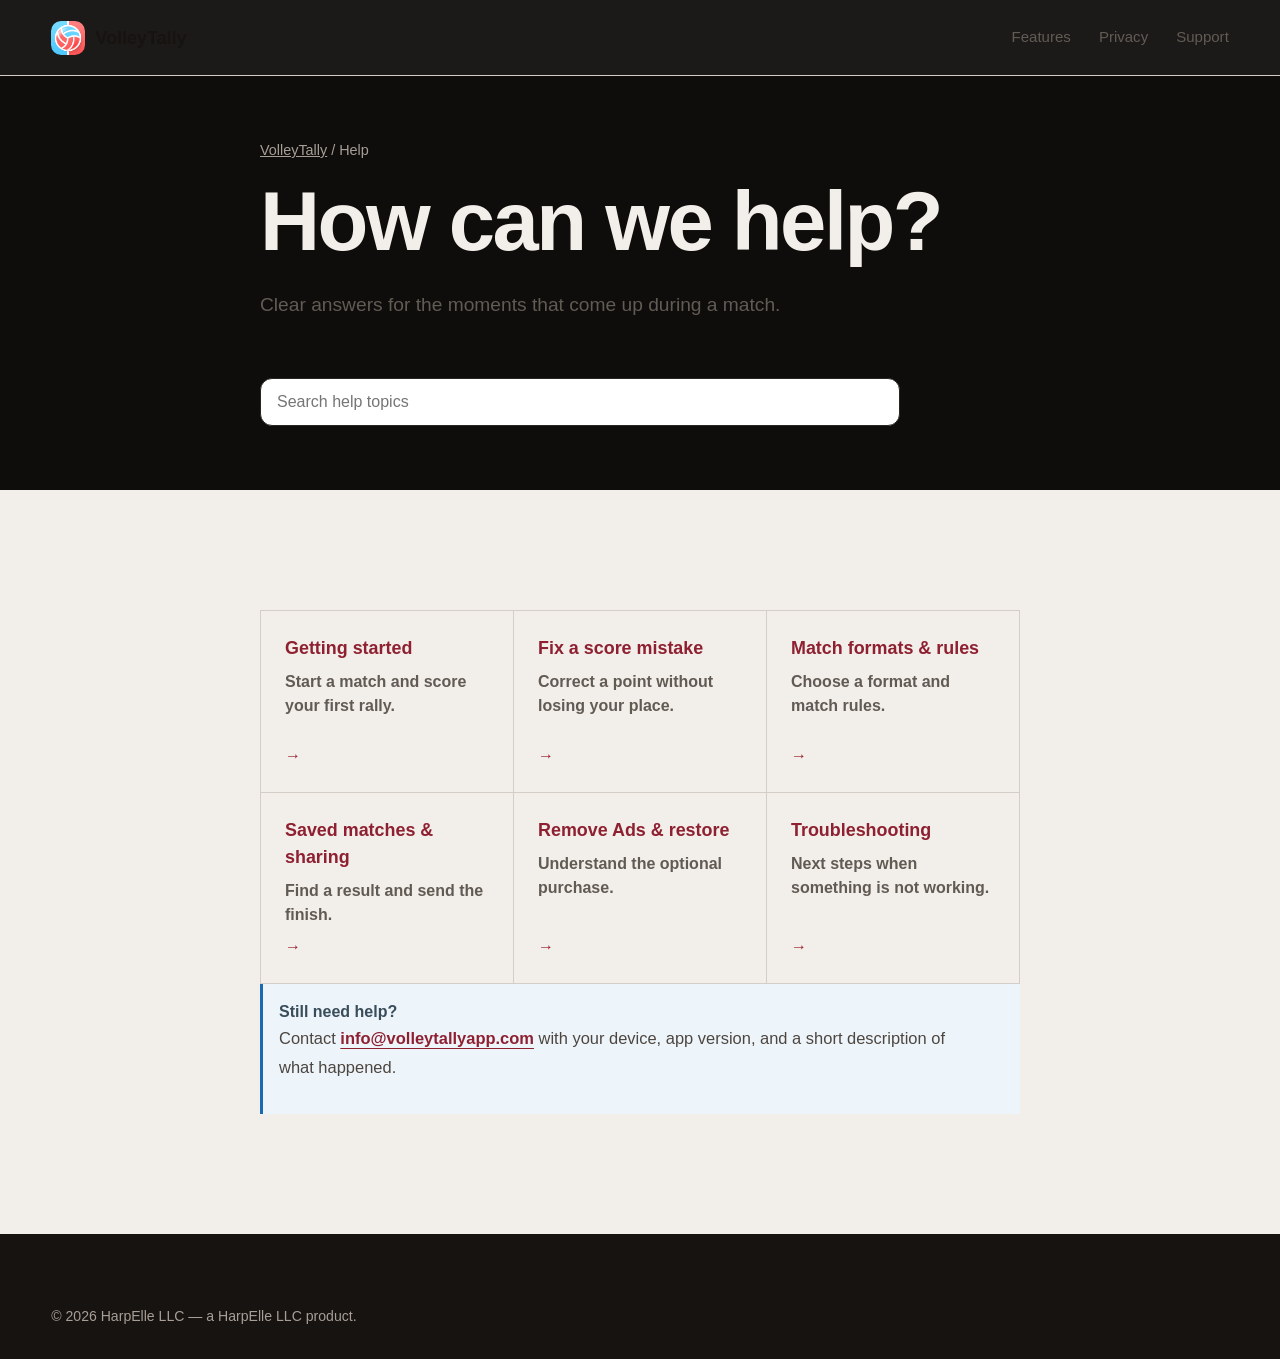
==== help/index.html @ e8add561 "Publish VolleyTally standalone site" ====
<!doctype html><html lang="en"><head><meta charset="utf-8"><meta name="viewport" content="width=device-width,initial-scale=1"><title>VolleyTally Help & FAQ</title><meta name="description" content="Help for scoring volleyball matches, correcting a score, setting match rules, saving results, and sharing from VolleyTally."><link rel="canonical" href="https://volleytallyapp.com/help/"><link rel="stylesheet" href="../assets/site.css"></head><body class="help-page"><header class="site-header"><a class="brand" href="/"><img src="../assets/images/volleytally-icon.png" alt="" width="34" height="34"><span>VolleyTally</span></a><nav class="help-nav"><a href="/">Features</a><a href="/privacy/">Privacy</a><a href="#support">Support</a></nav></header><main><section class="help-hero"><div><p class="breadcrumb"><a href="/">VolleyTally</a> / Help</p><h1>How can we help?</h1><p class="article-lead">Clear answers for the moments that come up during a match.</p><label class="visually-hidden" for="help-search">Search VolleyTally help</label><input class="help-search" id="help-search" type="search" placeholder="Search help topics"></div></section><section class="article-wrap"><div class="help-grid" id="help-cards"><a href="getting-started/"><strong>Getting started</strong><span>Start a match and score your first rally.</span><b>→</b></a><a href="fix-a-score-mistake/"><strong>Fix a score mistake</strong><span>Correct a point without losing your place.</span><b>→</b></a><a href="match-formats-and-rules/"><strong>Match formats &amp; rules</strong><span>Choose a format and match rules.</span><b>→</b></a><a href="saved-matches-and-sharing/"><strong>Saved matches &amp; sharing</strong><span>Find a result and send the finish.</span><b>→</b></a><a href="purchases-and-ads/"><strong>Remove Ads &amp; restore</strong><span>Understand the optional purchase.</span><b>→</b></a><a href="troubleshooting/"><strong>Troubleshooting</strong><span>Next steps when something is not working.</span><b>→</b></a></div><aside id="support" class="callout"><strong>Still need help?</strong><p>Contact <a href="mailto:info@volleytallyapp.com">info@volleytallyapp.com</a> with your device, app version, and a short description of what happened.</p></aside></section></main><footer><p>© 2026 HarpElle LLC — a HarpElle LLC product.</p></footer><script>document.querySelector('#help-search').addEventListener('input',e=>{const q=e.target.value.toLowerCase();document.querySelectorAll('#help-cards a').forEach(a=>a.hidden=!a.textContent.toLowerCase().includes(q))})</script></body></html>
---- assets/site.css ----
@import url('../tokens/colors.css');
@import url('../tokens/spacing.css');
@import url('../tokens/fonts.css');
@import url('../tokens/typography.css');
@import url('../tokens/elevation.css');

:root { --court:var(--bg-court); --surface:var(--surface-court); --raised:#1d1a18; --line:var(--border-court); --ink:var(--text-court); --muted:var(--text-court-muted); --red:var(--coral-fill); --blue:var(--azure-fill); --max:1180px; --pad:clamp(20px,4vw,56px); }
* { box-sizing:border-box; }
html { scroll-behavior:smooth; }
body { margin:0; background:var(--court); color:var(--ink); font-family:var(--font-ui); line-height:1.5; }
a { color:inherit; } img { max-width:100%; display:block; } .skip-link { position:fixed; z-index:20; top:10px; left:10px; transform:translateY(-150%); background:#fff; color:#000; padding:10px 14px; border-radius:6px; } .skip-link:focus { transform:none; }
.site-header { width:100%; margin:auto; padding-inline:max(var(--pad),calc((100vw - var(--max))/2)); display:flex; min-height:76px; align-items:center; justify-content:space-between; gap:30px; position:sticky; top:0; z-index:10; background:rgba(14,13,12,.94); backdrop-filter:blur(14px); border-bottom:1px solid rgba(42,37,33,.7); }
.brand { display:inline-flex; gap:10px; align-items:center; color:var(--ink); font-weight:700; text-decoration:none; letter-spacing:-.03em; font-size:1.15rem; } .brand img { border-radius:10px; }
nav { display:flex; gap:28px; align-items:center; } nav a { color:var(--muted); text-decoration:none; font-size:.94rem; } nav a:hover, nav a:focus-visible { color:var(--ink); } .nav-cta { padding:10px 14px; color:var(--court); background:var(--ink); border-radius:5px; font-weight:700; } .menu-toggle { display:none; }
.hero { width:min(var(--max),calc(100% - 2*var(--pad))); margin:0 auto; min-height:620px; display:grid; grid-template-columns:1.1fr .9fr; gap:clamp(40px,8vw,120px); align-items:center; padding:clamp(54px,8vw,100px) 0 90px; }
.hero-kicker,.section-label { color:var(--gold); font-size:.75rem; letter-spacing:.08em; margin:0 0 18px; text-transform:uppercase; } h1,h2,h3,p { margin-top:0; } h1,h2 { text-wrap:balance; } p { text-wrap:pretty; } h1 { max-width:700px; font-size:clamp(3rem,6.5vw,6.7rem); letter-spacing:-.075em; line-height:.91; margin-bottom:28px; } .hero-deck { color:var(--muted); max-width:580px; font-size:clamp(1.05rem,1.4vw,1.25rem); line-height:1.65; }
.hero-actions { display:flex; flex-wrap:wrap; gap:14px; margin-top:32px; } .button { align-items:center; border-radius:var(--radius-button); display:inline-flex; font-weight:700; gap:10px; min-height:48px; padding:14px 18px; text-decoration:none; transition:opacity 120ms ease,transform 120ms ease,background 120ms ease; } .button-primary { background:var(--action); color:#fff; min-height:56px; } .button-quiet { border:1px solid var(--line); color:var(--ink); } .button-outline { border:1px solid var(--ink); color:var(--ink); margin-top:12px; } .button:hover { transform:translateY(-2px); } a:focus-visible,button:focus-visible,summary:focus-visible { outline:3px solid var(--action); outline-offset:3px; }
.proof-list { display:flex; flex-wrap:wrap; gap:8px 20px; padding:0; margin:32px 0 0; list-style:none; color:var(--muted); font-size:.86rem; } .proof-list li::before { content:'✓'; color:var(--gold); font-weight:700; margin-right:7px; }
.hero-scoreboard { background:var(--surface); border:1px solid var(--line); border-radius:20px; box-shadow:0 28px 70px rgba(0,0,0,.35); overflow:hidden; transform:rotate(2deg); } .scoreboard-top,.scoreboard-bottom { display:flex; justify-content:space-between; padding:15px 19px; color:var(--muted); font:500 .68rem 'DM Mono',monospace; letter-spacing:.06em; } .scoreboard-top span:last-child { color:var(--gold); } .scoreboard-bottom { border-top:1px solid var(--line); } .score-panels { display:grid; grid-template-columns:1fr 1fr; gap:8px; padding:8px; } .team-panel { min-height:230px; display:flex; flex-direction:column; justify-content:space-between; padding:22px; border-radius:13px; } .team-panel-home { background:linear-gradient(145deg,#ee334e,#a61c35); } .team-panel-away { background:linear-gradient(145deg,#0081c8,#005e95); } .team-name,.serve-dot { font:500 .72rem 'DM Mono',monospace; letter-spacing:.1em; } .team-panel strong { align-self:center; font:700 clamp(5rem,11vw,8rem) 'DM Mono',monospace; line-height:.9; letter-spacing:-.12em; } .serve-dot::before { content:'●'; margin-right:6px; font-size:.65rem; }
.intro-band { border-top:1px solid var(--line); border-bottom:1px solid var(--line); padding:22px var(--pad); text-align:center; background:#12100f; } .intro-band p { color:var(--muted); margin:0; font-size:clamp(1rem,1.8vw,1.3rem); }
.section { padding:clamp(76px,12vw,150px) var(--pad); } .section-heading { margin:0 auto 66px; max-width:700px; text-align:center; } h2 { font-size:clamp(2.4rem,4.5vw,4.8rem); letter-spacing:-.065em; line-height:.98; margin-bottom:20px; } .section-heading > p:not(.section-label) { color:var(--muted); font-size:1.1rem; }
.feature-section { background:#f2eee9; color:#171310; } .feature-section .section-label { color:#9b2435; } .feature-section .section-heading > p:not(.section-label) { color:#625b54; } .feature-layout { width:min(var(--max),100%); margin:0 auto; display:grid; grid-template-columns:1fr minmax(240px,.68fr) 1fr; align-items:center; gap:clamp(28px,5vw,72px); } .feature-layout + .feature-layout { margin-top:80px; } .feature-copy { max-width:330px; } .feature-copy h3 { font-size:1.65rem; letter-spacing:-.045em; margin:12px 0; } .feature-copy p { color:#625b54; } .feature-copy a { color:#171310; font-weight:700; text-underline-offset:5px; } .feature-number { color:#9b2435; font:500 .75rem 'DM Mono',monospace; } .feature-copy-muted { opacity:.6; } .phone-shot { justify-self:center; margin:0; max-width:260px; } .phone-shot img { border-radius:24px; border:6px solid #171310; box-shadow:0 25px 50px rgba(24,15,9,.17); } .phone-shot-pair { max-width:390px; display:flex; align-items:center; gap:0; } .phone-shot-pair img { width:58%; } .phone-shot-pair img+img { width:58%; margin-left:-54px; transform:translateY(34px); }
.dark-section { background:var(--raised); } .steps { width:min(var(--max),100%); margin:0 auto 68px; padding:0; list-style:none; border-top:1px solid var(--line); display:grid; grid-template-columns:repeat(3,1fr); } .steps li { padding:32px 28px 10px 0; border-right:1px solid var(--line); margin-right:28px; } .steps li:last-child { border:0; } .steps span { color:var(--gold); font:500 .75rem 'DM Mono',monospace; } .steps h3 { font-size:1.5rem; margin:13px 0 10px; letter-spacing:-.04em; } .steps p { color:var(--muted); } .wide-shot { width:min(940px,100%); margin:0 auto; overflow:hidden; border-radius:14px; border:1px solid var(--line); } .wide-shot img { width:100%; max-height:530px; object-fit:cover; object-position:center; }
.help-section { background:#f2eee9; color:#171310; } .help-section .section-label { color:#9b2435; } .help-section .section-heading > p:not(.section-label) { color:#625b54; } .help-grid { width:min(var(--max),100%); margin:auto; display:grid; grid-template-columns:repeat(3,1fr); border-top:1px solid #d5cec6; border-left:1px solid #d5cec6; } .help-grid a { min-height:182px; padding:24px; border-right:1px solid #d5cec6; border-bottom:1px solid #d5cec6; text-decoration:none; display:flex; flex-direction:column; gap:8px; transition:background .2s; } .help-grid a:hover { background:#fff; } .help-grid strong { font-size:1.12rem; } .help-grid span { color:#625b54; } .help-grid b { margin-top:auto; color:#9b2435; } .faq { width:min(760px,100%); margin:90px auto 0; } .faq h3 { font-size:1.5rem; letter-spacing:-.04em; } details { border-top:1px solid #d5cec6; padding:18px 0; } details:last-child { border-bottom:1px solid #d5cec6; } summary { cursor:pointer; font-weight:700; } details p { color:#625b54; margin:14px 30px 0 0; }
.volleytrack-section { background:var(--blue); padding:clamp(70px,10vw,120px) var(--pad); } .volleytrack-section > div { margin:auto; max-width:720px; text-align:center; } .volleytrack-section img { border-radius:17px; margin:0 auto 25px; } .volleytrack-section .section-label { color:#d8efff; } .volleytrack-section h2 { max-width:620px; margin-inline:auto; } .volleytrack-section p:not(.section-label) { color:#d8efff; font-size:1.1rem; line-height:1.65; }
footer { padding:54px var(--pad) 32px; background:#080807; } .footer-main { width:min(var(--max),100%); display:flex; justify-content:space-between; gap:30px; margin:auto; padding-bottom:34px; border-bottom:1px solid #292522; } .footer-main div { display:flex; flex-wrap:wrap; gap:16px; align-items:center; } .footer-main a:not(.brand) { color:var(--muted); text-decoration:none; font-size:.9rem; } footer > p { width:min(var(--max),100%); margin:18px auto 0; color:var(--muted); font-size:.88rem; } footer .footer-note { color:#716961; font-size:.75rem; }
.help-page { background:#f2eee9; color:#171310; } .help-page .site-header { border-bottom:1px solid #d5cec6; } .help-page .brand { color:#171310; } .help-nav a { color:#625b54; }.article-wrap { width:min(760px,calc(100% - 2*var(--pad))); margin:0 auto; padding:clamp(60px,10vw,120px) 0; }.article-wrap h1 { font-size:clamp(3rem,6vw,5.4rem); line-height:.95; margin:12px 0 24px; }.article-lead { color:#625b54; font-size:1.2rem; line-height:1.7; margin-bottom:56px; }.article-wrap h2 { color:#171310; font-size:1.65rem; line-height:1.1; letter-spacing:-.04em; margin:48px 0 12px; }.article-wrap p,.article-wrap li { color:#4d4640; font-size:1.03rem; line-height:1.75; }.article-wrap ol,.article-wrap ul { padding-left:25px; }.article-wrap a { color:#8e2031; font-weight:700; text-underline-offset:4px; }.back { display:inline-block; font-size:.9rem; margin-bottom:35px; text-decoration:none; }.help-page footer { background:#171310; }
.visually-hidden { position:absolute; width:1px; height:1px; padding:0; margin:-1px; overflow:hidden; clip:rect(0,0,0,0); white-space:nowrap; border:0; }.help-grid [hidden] { display:none; }
@media (max-width:760px) { .site-header { min-height:72px; } .menu-toggle { display:block; background:none; border:1px solid var(--line); color:var(--ink); padding:9px 12px; border-radius:5px; font:600 .82rem 'DM Sans',sans-serif; } nav { display:none; position:absolute; z-index:5; left:var(--pad); right:var(--pad); top:68px; padding:18px; background:#1b1816; border:1px solid var(--line); border-radius:10px; flex-direction:column; align-items:stretch; gap:16px; } nav.open { display:flex; } .nav-cta { text-align:center; } .hero { grid-template-columns:1fr; padding-top:55px; } .hero-scoreboard { width:min(440px,100%); margin:auto; transform:rotate(0); } .team-panel { min-height:190px; } .feature-layout,.feature-layout.feature-layout-reverse { grid-template-columns:1fr; gap:30px; } .feature-copy { max-width:550px; margin:auto; text-align:center; } .feature-layout-reverse .phone-shot { order:2; } .steps,.help-grid { grid-template-columns:1fr; } .steps li { border-right:0; border-bottom:1px solid var(--line); margin:0; padding:25px 0; } .help-grid { border-right:1px solid #d5cec6; } .help-grid a { min-height:130px; } .footer-main { flex-direction:column; } }
@media (prefers-reduced-motion:reduce) { html { scroll-behavior:auto; } .button { transition:none; } }

/* VolleyApp site additions from the Claude Design implementation spec. */
.store-badges { display:flex; flex-wrap:wrap; gap:10px; margin-top:24px; align-items:center; }.store-badges a { display:inline-flex; min-height:44px; align-items:center; }.store-badges img { height:44px; width:auto; }.trust-strip { background:var(--bg-light); color:var(--text-light); border-bottom:1px solid var(--border-light); }.trust-strip ul { width:min(var(--max),calc(100% - 2*var(--pad))); margin:0 auto; padding:22px 0; list-style:none; display:grid; grid-template-columns:repeat(4,1fr); gap:16px; }.trust-strip li { border-left:2px solid var(--action); padding-left:12px; font-size:.94rem; }.trust-strip strong { display:block; font-family:var(--font-numeral); font-size:1.15rem; }.image-band { min-height:380px; display:flex; align-items:end; padding:clamp(36px,6vw,72px) var(--pad); background:linear-gradient(90deg,rgba(14,13,12,.92) 0%,rgba(14,13,12,.52) 44%,rgba(14,13,12,.04) 76%),url('images/ipad-courtside.jpg') center/cover; }.image-band div { width:min(570px,100%); }.image-band h2 { max-width:520px; }.image-band p { color:var(--text-court-muted); font-size:1.1rem; }.final-cta { padding:clamp(64px,10vw,120px) var(--pad); background:var(--bg-court); text-align:center; }.final-cta p { max-width:560px; margin:0 auto 28px; color:var(--text-court-muted); font-size:1.1rem; }.final-cta .store-badges { justify-content:center; }.help-search { width:min(640px,100%); min-height:48px; padding:0 16px; border-radius:var(--radius-button); border:1px solid var(--border-court); background:#fff; color:var(--text-light); font:inherit; }.help-search:focus { outline:3px solid var(--action); outline-offset:3px; }.help-hero { background:var(--bg-court); color:var(--text-court); padding:64px var(--pad); }.help-hero > div { width:min(760px,100%); margin:auto; }.breadcrumb { color:var(--text-court-muted); font-size:.9rem; margin-bottom:20px; }.breadcrumb a { color:inherit; }.help-article-grid { display:grid; grid-template-columns:minmax(0,1fr) 240px; gap:56px; }.article-aside { border-left:1px solid #d5cec6; padding-left:24px; }.article-aside h2 { font-size:1rem; margin-top:0; }.article-aside a { display:block; margin:10px 0; }.numbered-steps { counter-reset:steps; list-style:none; padding:0; border-left:1px solid #d5cec6; }.numbered-steps li { counter-increment:steps; position:relative; padding:0 0 28px 38px; }.numbered-steps li::before { content:counter(steps); position:absolute; left:-15px; top:0; width:28px; height:28px; display:grid; place-items:center; border-radius:50%; background:var(--action); color:#fff; font:600 .75rem var(--font-numeral); }.callout { background:#eef5fa; border-left:3px solid var(--action); padding:16px; color:#394d5b; }.helpful { display:flex; align-items:center; gap:10px; margin-top:44px; padding-top:24px; border-top:1px solid #d5cec6; }.helpful button { min-width:44px; min-height:36px; background:#fff; border:1px solid #d5cec6; border-radius:8px; font:inherit; }.helpful button:hover { background:#f3f1ee; }
@media (max-width:760px) { .site-header { padding-inline:var(--pad); }.trust-strip ul { grid-template-columns:1fr 1fr; }.store-badges a,.store-badges img { height:42px; }.image-band { min-height:430px; background:linear-gradient(90deg,rgba(14,13,12,.93),rgba(14,13,12,.48)),url('images/ipad-courtside.jpg') center/cover; }.help-article-grid { grid-template-columns:1fr; gap:32px; }.article-aside { border-left:0; border-top:1px solid #d5cec6; padding:22px 0 0; } }

/* System UI needs gentler display tracking than the original mock reference. */
.brand { letter-spacing:-.01em; }
h1 { letter-spacing:-.03em; line-height:.96; }
h2 { letter-spacing:-.02em; line-height:1.02; }
.feature-copy h3,.steps h3,.faq h3,.article-wrap h2 { letter-spacing:-.01em; }
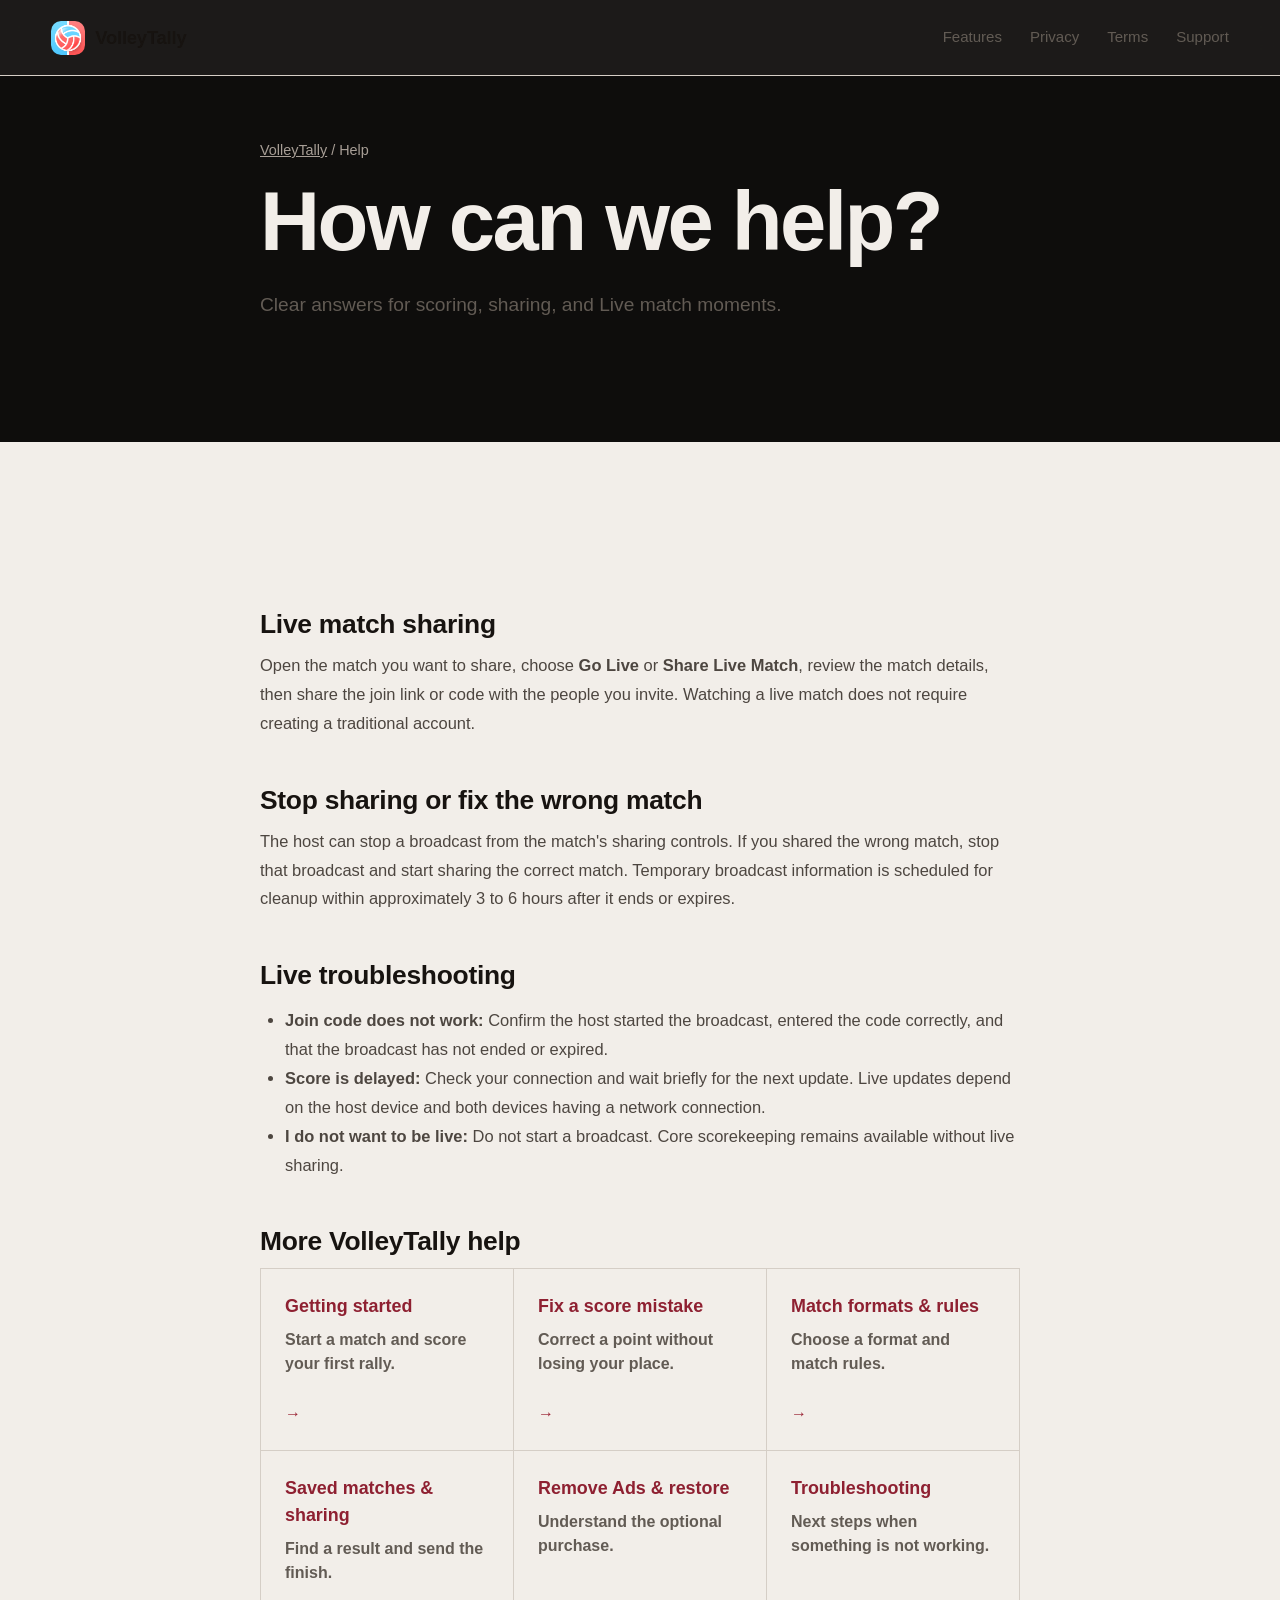
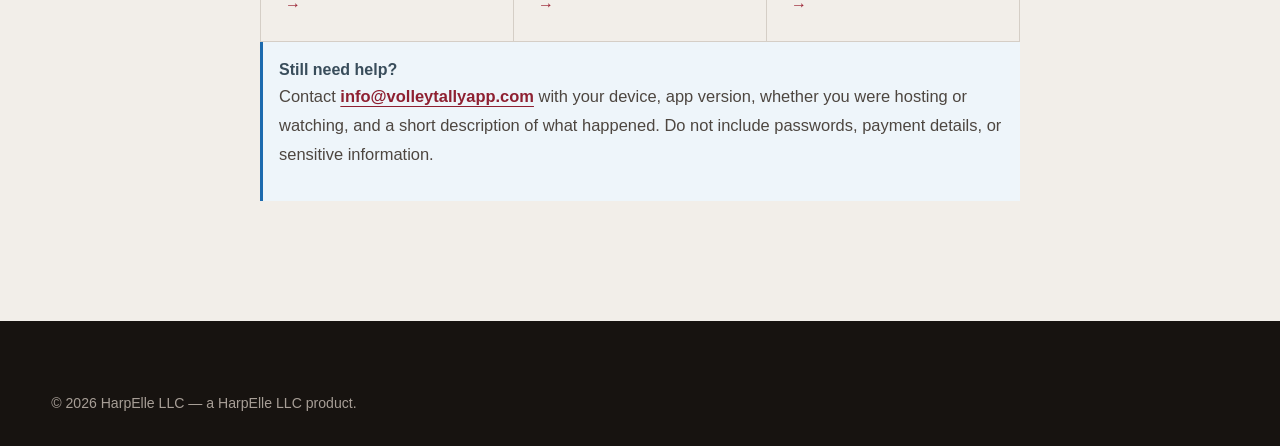
==== commit 15e07232: "Publish VolleyTally 4.0 legal and Live help pages" ====
--- a/help/index.html
+++ b/help/index.html
@@ -1 +1 @@
-<!doctype html><html lang="en"><head><meta charset="utf-8"><meta name="viewport" content="width=device-width,initial-scale=1"><title>VolleyTally Help & FAQ</title><meta name="description" content="Help for scoring volleyball matches, correcting a score, setting match rules, saving results, and sharing from VolleyTally."><link rel="canonical" href="https://volleytallyapp.com/help/"><link rel="stylesheet" href="../assets/site.css"></head><body class="help-page"><header class="site-header"><a class="brand" href="/"><img src="../assets/images/volleytally-icon.png" alt="" width="34" height="34"><span>VolleyTally</span></a><nav class="help-nav"><a href="/">Features</a><a href="/privacy/">Privacy</a><a href="#support">Support</a></nav></header><main><section class="help-hero"><div><p class="breadcrumb"><a href="/">VolleyTally</a> / Help</p><h1>How can we help?</h1><p class="article-lead">Clear answers for the moments that come up during a match.</p><label class="visually-hidden" for="help-search">Search VolleyTally help</label><input class="help-search" id="help-search" type="search" placeholder="Search help topics"></div></section><section class="article-wrap"><div class="help-grid" id="help-cards"><a href="getting-started/"><strong>Getting started</strong><span>Start a match and score your first rally.</span><b>→</b></a><a href="fix-a-score-mistake/"><strong>Fix a score mistake</strong><span>Correct a point without losing your place.</span><b>→</b></a><a href="match-formats-and-rules/"><strong>Match formats &amp; rules</strong><span>Choose a format and match rules.</span><b>→</b></a><a href="saved-matches-and-sharing/"><strong>Saved matches &amp; sharing</strong><span>Find a result and send the finish.</span><b>→</b></a><a href="purchases-and-ads/"><strong>Remove Ads &amp; restore</strong><span>Understand the optional purchase.</span><b>→</b></a><a href="troubleshooting/"><strong>Troubleshooting</strong><span>Next steps when something is not working.</span><b>→</b></a></div><aside id="support" class="callout"><strong>Still need help?</strong><p>Contact <a href="mailto:info@volleytallyapp.com">info@volleytallyapp.com</a> with your device, app version, and a short description of what happened.</p></aside></section></main><footer><p>© 2026 HarpElle LLC — a HarpElle LLC product.</p></footer><script>document.querySelector('#help-search').addEventListener('input',e=>{const q=e.target.value.toLowerCase();document.querySelectorAll('#help-cards a').forEach(a=>a.hidden=!a.textContent.toLowerCase().includes(q))})</script></body></html>
+<!doctype html><html lang="en"><head><meta charset="utf-8"><meta name="viewport" content="width=device-width,initial-scale=1"><title>VolleyTally Help & FAQ</title><meta name="description" content="Help for scoring, Live match sharing, corrections, saved results, and sharing from VolleyTally."><link rel="canonical" href="https://volleytallyapp.com/help/"><link rel="stylesheet" href="../assets/site.css"></head><body class="help-page"><header class="site-header"><a class="brand" href="/"><img src="../assets/images/volleytally-icon.png" alt="" width="34" height="34"><span>VolleyTally</span></a><nav class="help-nav"><a href="/">Features</a><a href="/privacy/">Privacy</a><a href="/terms/">Terms</a><a href="#support">Support</a></nav></header><main><section class="help-hero"><div><p class="breadcrumb"><a href="/">VolleyTally</a> / Help</p><h1>How can we help?</h1><p class="article-lead">Clear answers for scoring, sharing, and Live match moments.</p></div></section><section class="article-wrap"><h2>Live match sharing</h2><p>Open the match you want to share, choose <strong>Go Live</strong> or <strong>Share Live Match</strong>, review the match details, then share the join link or code with the people you invite. Watching a live match does not require creating a traditional account.</p><h2>Stop sharing or fix the wrong match</h2><p>The host can stop a broadcast from the match's sharing controls. If you shared the wrong match, stop that broadcast and start sharing the correct match. Temporary broadcast information is scheduled for cleanup within approximately 3 to 6 hours after it ends or expires.</p><h2>Live troubleshooting</h2><ul><li><strong>Join code does not work:</strong> Confirm the host started the broadcast, entered the code correctly, and that the broadcast has not ended or expired.</li><li><strong>Score is delayed:</strong> Check your connection and wait briefly for the next update. Live updates depend on the host device and both devices having a network connection.</li><li><strong>I do not want to be live:</strong> Do not start a broadcast. Core scorekeeping remains available without live sharing.</li></ul><h2>More VolleyTally help</h2><div class="help-grid"><a href="getting-started/"><strong>Getting started</strong><span>Start a match and score your first rally.</span><b>→</b></a><a href="fix-a-score-mistake/"><strong>Fix a score mistake</strong><span>Correct a point without losing your place.</span><b>→</b></a><a href="match-formats-and-rules/"><strong>Match formats &amp; rules</strong><span>Choose a format and match rules.</span><b>→</b></a><a href="saved-matches-and-sharing/"><strong>Saved matches &amp; sharing</strong><span>Find a result and send the finish.</span><b>→</b></a><a href="purchases-and-ads/"><strong>Remove Ads &amp; restore</strong><span>Understand the optional purchase.</span><b>→</b></a><a href="troubleshooting/"><strong>Troubleshooting</strong><span>Next steps when something is not working.</span><b>→</b></a></div><aside id="support" class="callout"><strong>Still need help?</strong><p>Contact <a href="mailto:info@volleytallyapp.com">info@volleytallyapp.com</a> with your device, app version, whether you were hosting or watching, and a short description of what happened. Do not include passwords, payment details, or sensitive information.</p></aside></section></main><footer><p>© 2026 HarpElle LLC — a HarpElle LLC product.</p></footer></body></html>
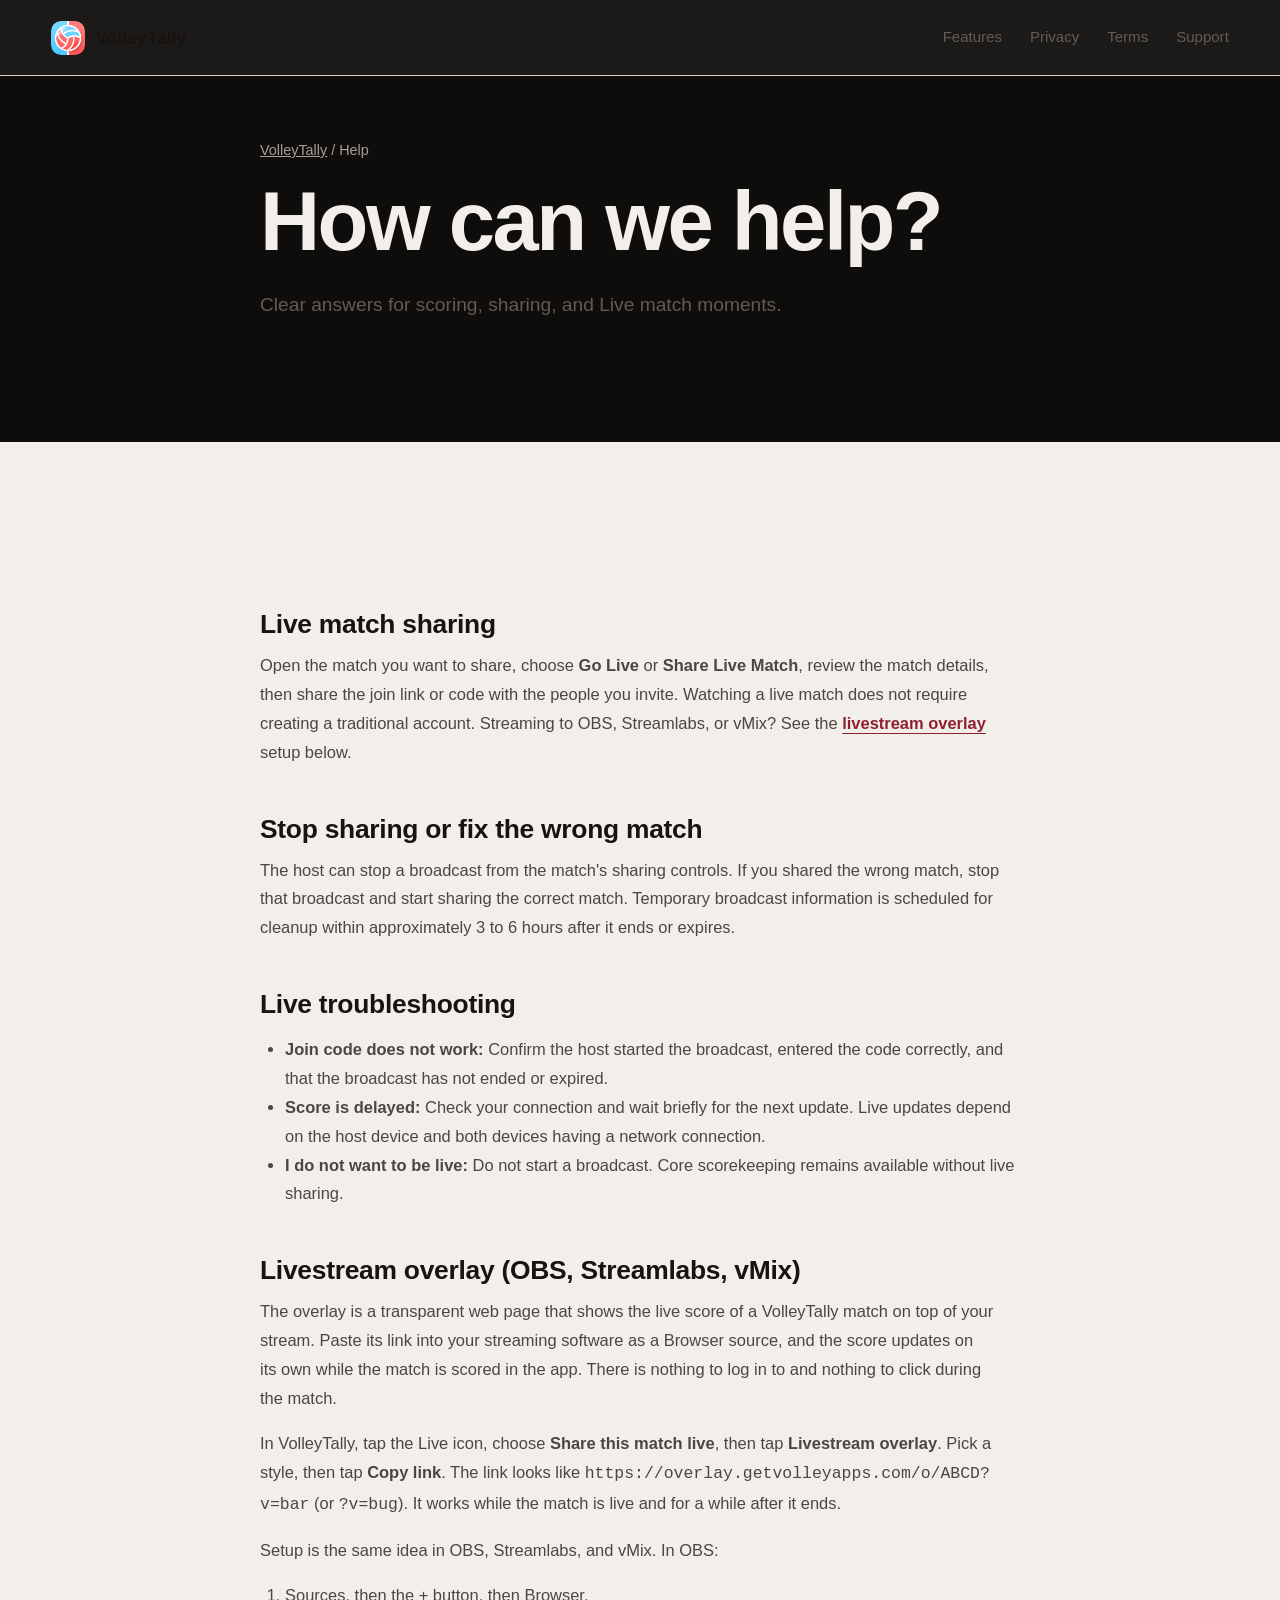
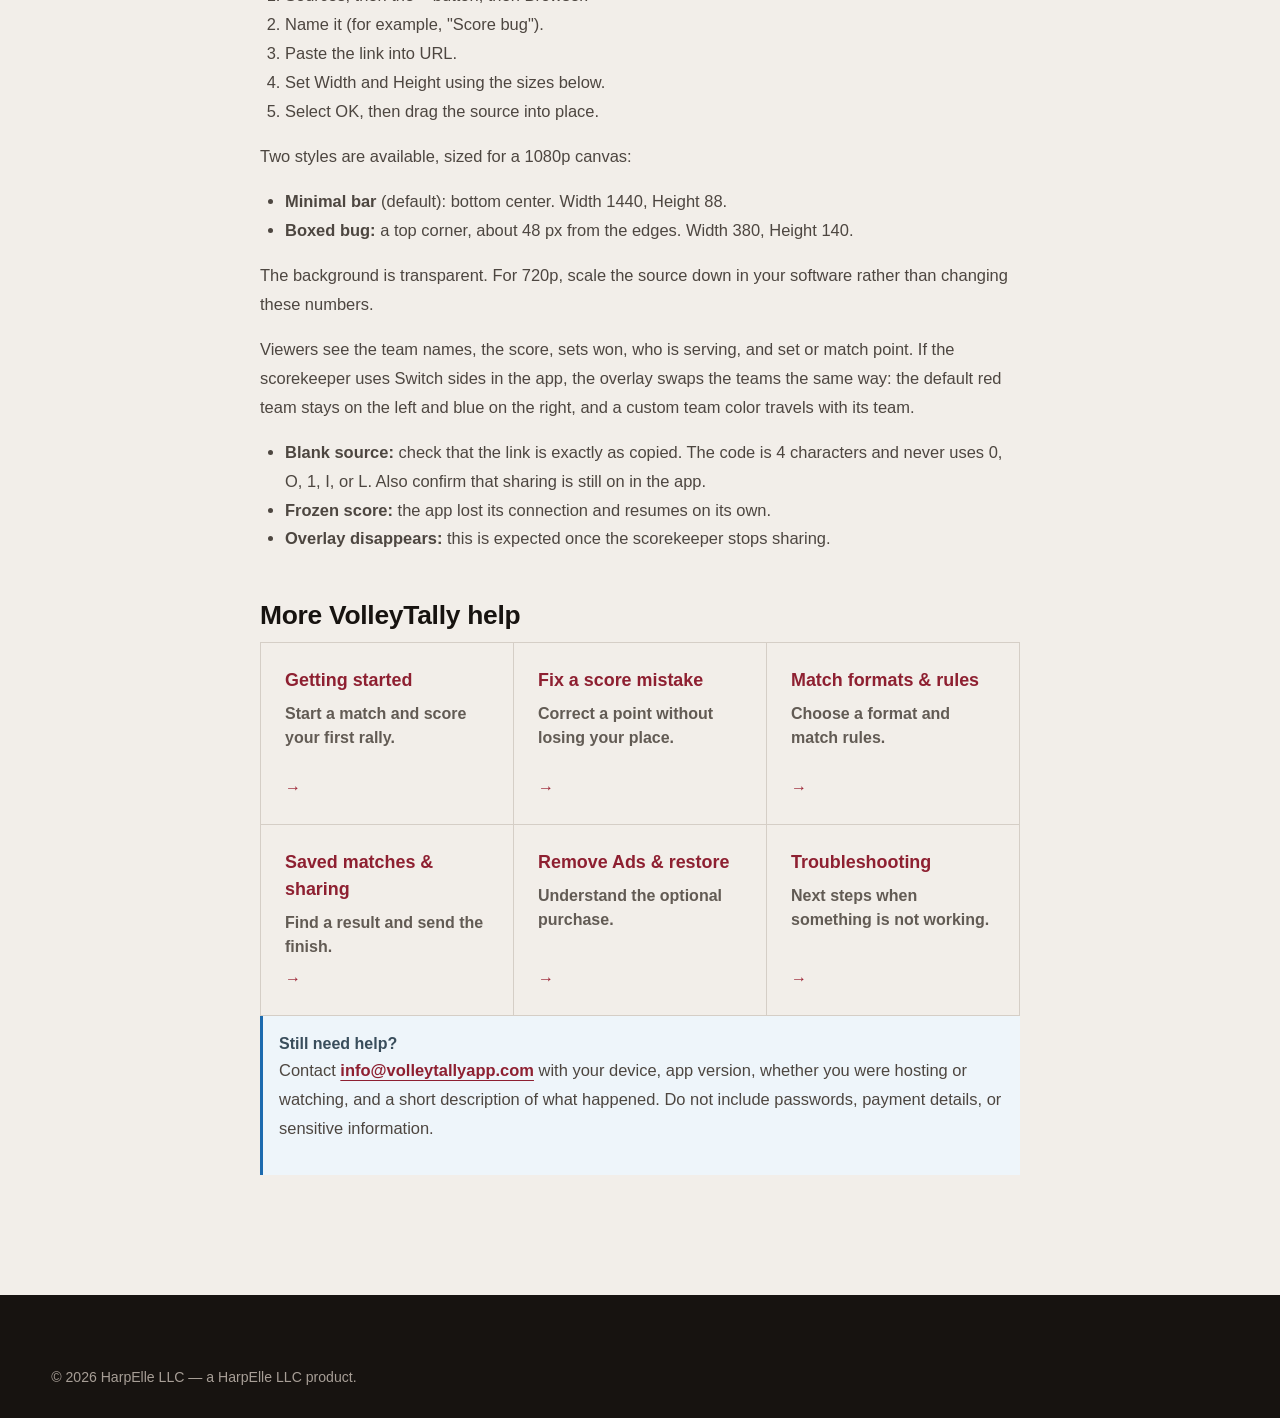
==== commit 1114e6dc: "help: add livestream overlay setup guide anchor The app's Share live -> Livestream overlay -> "Setup" ====
--- a/help/index.html
+++ b/help/index.html
@@ -1 +1 @@
-<!doctype html><html lang="en"><head><meta charset="utf-8"><meta name="viewport" content="width=device-width,initial-scale=1"><title>VolleyTally Help & FAQ</title><meta name="description" content="Help for scoring, Live match sharing, corrections, saved results, and sharing from VolleyTally."><link rel="canonical" href="https://volleytallyapp.com/help/"><link rel="stylesheet" href="../assets/site.css"></head><body class="help-page"><header class="site-header"><a class="brand" href="/"><img src="../assets/images/volleytally-icon.png" alt="" width="34" height="34"><span>VolleyTally</span></a><nav class="help-nav"><a href="/">Features</a><a href="/privacy/">Privacy</a><a href="/terms/">Terms</a><a href="#support">Support</a></nav></header><main><section class="help-hero"><div><p class="breadcrumb"><a href="/">VolleyTally</a> / Help</p><h1>How can we help?</h1><p class="article-lead">Clear answers for scoring, sharing, and Live match moments.</p></div></section><section class="article-wrap"><h2>Live match sharing</h2><p>Open the match you want to share, choose <strong>Go Live</strong> or <strong>Share Live Match</strong>, review the match details, then share the join link or code with the people you invite. Watching a live match does not require creating a traditional account.</p><h2>Stop sharing or fix the wrong match</h2><p>The host can stop a broadcast from the match's sharing controls. If you shared the wrong match, stop that broadcast and start sharing the correct match. Temporary broadcast information is scheduled for cleanup within approximately 3 to 6 hours after it ends or expires.</p><h2>Live troubleshooting</h2><ul><li><strong>Join code does not work:</strong> Confirm the host started the broadcast, entered the code correctly, and that the broadcast has not ended or expired.</li><li><strong>Score is delayed:</strong> Check your connection and wait briefly for the next update. Live updates depend on the host device and both devices having a network connection.</li><li><strong>I do not want to be live:</strong> Do not start a broadcast. Core scorekeeping remains available without live sharing.</li></ul><h2>More VolleyTally help</h2><div class="help-grid"><a href="getting-started/"><strong>Getting started</strong><span>Start a match and score your first rally.</span><b>→</b></a><a href="fix-a-score-mistake/"><strong>Fix a score mistake</strong><span>Correct a point without losing your place.</span><b>→</b></a><a href="match-formats-and-rules/"><strong>Match formats &amp; rules</strong><span>Choose a format and match rules.</span><b>→</b></a><a href="saved-matches-and-sharing/"><strong>Saved matches &amp; sharing</strong><span>Find a result and send the finish.</span><b>→</b></a><a href="purchases-and-ads/"><strong>Remove Ads &amp; restore</strong><span>Understand the optional purchase.</span><b>→</b></a><a href="troubleshooting/"><strong>Troubleshooting</strong><span>Next steps when something is not working.</span><b>→</b></a></div><aside id="support" class="callout"><strong>Still need help?</strong><p>Contact <a href="mailto:info@volleytallyapp.com">info@volleytallyapp.com</a> with your device, app version, whether you were hosting or watching, and a short description of what happened. Do not include passwords, payment details, or sensitive information.</p></aside></section></main><footer><p>© 2026 HarpElle LLC — a HarpElle LLC product.</p></footer></body></html>
+<!doctype html><html lang="en"><head><meta charset="utf-8"><meta name="viewport" content="width=device-width,initial-scale=1"><title>VolleyTally Help & FAQ</title><meta name="description" content="Help for scoring, Live match sharing, corrections, saved results, and sharing from VolleyTally."><link rel="canonical" href="https://volleytallyapp.com/help/"><link rel="stylesheet" href="../assets/site.css"></head><body class="help-page"><header class="site-header"><a class="brand" href="/"><img src="../assets/images/volleytally-icon.png" alt="" width="34" height="34"><span>VolleyTally</span></a><nav class="help-nav"><a href="/">Features</a><a href="/privacy/">Privacy</a><a href="/terms/">Terms</a><a href="#support">Support</a></nav></header><main><section class="help-hero"><div><p class="breadcrumb"><a href="/">VolleyTally</a> / Help</p><h1>How can we help?</h1><p class="article-lead">Clear answers for scoring, sharing, and Live match moments.</p></div></section><section class="article-wrap"><h2>Live match sharing</h2><p>Open the match you want to share, choose <strong>Go Live</strong> or <strong>Share Live Match</strong>, review the match details, then share the join link or code with the people you invite. Watching a live match does not require creating a traditional account. Streaming to OBS, Streamlabs, or vMix? See the <a href="#overlay">livestream overlay</a> setup below.</p><h2>Stop sharing or fix the wrong match</h2><p>The host can stop a broadcast from the match's sharing controls. If you shared the wrong match, stop that broadcast and start sharing the correct match. Temporary broadcast information is scheduled for cleanup within approximately 3 to 6 hours after it ends or expires.</p><h2>Live troubleshooting</h2><ul><li><strong>Join code does not work:</strong> Confirm the host started the broadcast, entered the code correctly, and that the broadcast has not ended or expired.</li><li><strong>Score is delayed:</strong> Check your connection and wait briefly for the next update. Live updates depend on the host device and both devices having a network connection.</li><li><strong>I do not want to be live:</strong> Do not start a broadcast. Core scorekeeping remains available without live sharing.</li></ul><h2 id="overlay">Livestream overlay (OBS, Streamlabs, vMix)</h2><p>The overlay is a transparent web page that shows the live score of a VolleyTally match on top of your stream. Paste its link into your streaming software as a Browser source, and the score updates on its own while the match is scored in the app. There is nothing to log in to and nothing to click during the match.</p><p>In VolleyTally, tap the Live icon, choose <strong>Share this match live</strong>, then tap <strong>Livestream overlay</strong>. Pick a style, then tap <strong>Copy link</strong>. The link looks like <code>https://overlay.getvolleyapps.com/o/ABCD?v=bar</code> (or <code>?v=bug</code>). It works while the match is live and for a while after it ends.</p><p>Setup is the same idea in OBS, Streamlabs, and vMix. In OBS:</p><ol><li>Sources, then the + button, then Browser.</li><li>Name it (for example, "Score bug").</li><li>Paste the link into URL.</li><li>Set Width and Height using the sizes below.</li><li>Select OK, then drag the source into place.</li></ol><p>Two styles are available, sized for a 1080p canvas:</p><ul><li><strong>Minimal bar</strong> (default): bottom center. Width 1440, Height 88.</li><li><strong>Boxed bug:</strong> a top corner, about 48 px from the edges. Width 380, Height 140.</li></ul><p>The background is transparent. For 720p, scale the source down in your software rather than changing these numbers.</p><p>Viewers see the team names, the score, sets won, who is serving, and set or match point. If the scorekeeper uses Switch sides in the app, the overlay swaps the teams the same way: the default red team stays on the left and blue on the right, and a custom team color travels with its team.</p><ul><li><strong>Blank source:</strong> check that the link is exactly as copied. The code is 4 characters and never uses 0, O, 1, I, or L. Also confirm that sharing is still on in the app.</li><li><strong>Frozen score:</strong> the app lost its connection and resumes on its own.</li><li><strong>Overlay disappears:</strong> this is expected once the scorekeeper stops sharing.</li></ul><h2>More VolleyTally help</h2><div class="help-grid"><a href="getting-started/"><strong>Getting started</strong><span>Start a match and score your first rally.</span><b>→</b></a><a href="fix-a-score-mistake/"><strong>Fix a score mistake</strong><span>Correct a point without losing your place.</span><b>→</b></a><a href="match-formats-and-rules/"><strong>Match formats &amp; rules</strong><span>Choose a format and match rules.</span><b>→</b></a><a href="saved-matches-and-sharing/"><strong>Saved matches &amp; sharing</strong><span>Find a result and send the finish.</span><b>→</b></a><a href="purchases-and-ads/"><strong>Remove Ads &amp; restore</strong><span>Understand the optional purchase.</span><b>→</b></a><a href="troubleshooting/"><strong>Troubleshooting</strong><span>Next steps when something is not working.</span><b>→</b></a></div><aside id="support" class="callout"><strong>Still need help?</strong><p>Contact <a href="mailto:info@volleytallyapp.com">info@volleytallyapp.com</a> with your device, app version, whether you were hosting or watching, and a short description of what happened. Do not include passwords, payment details, or sensitive information.</p></aside></section></main><footer><p>© 2026 HarpElle LLC — a HarpElle LLC product.</p></footer></body></html>
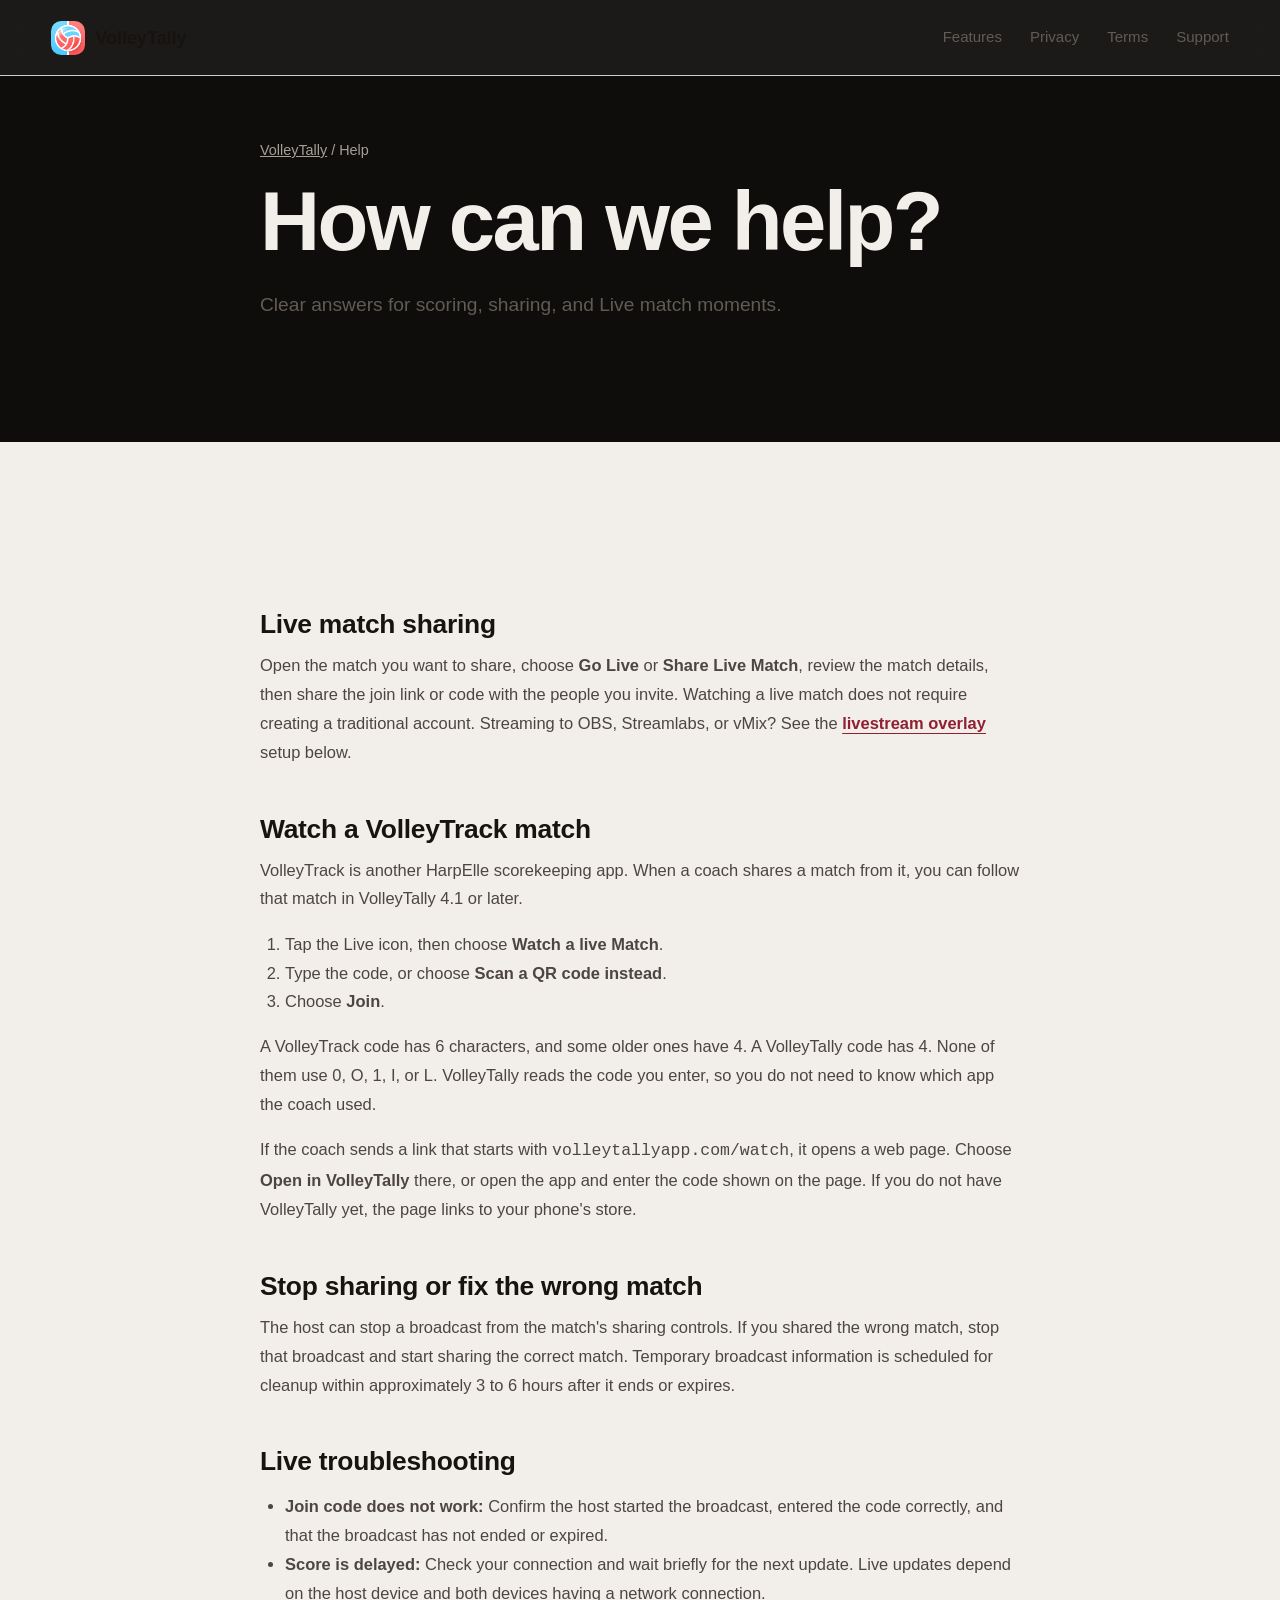
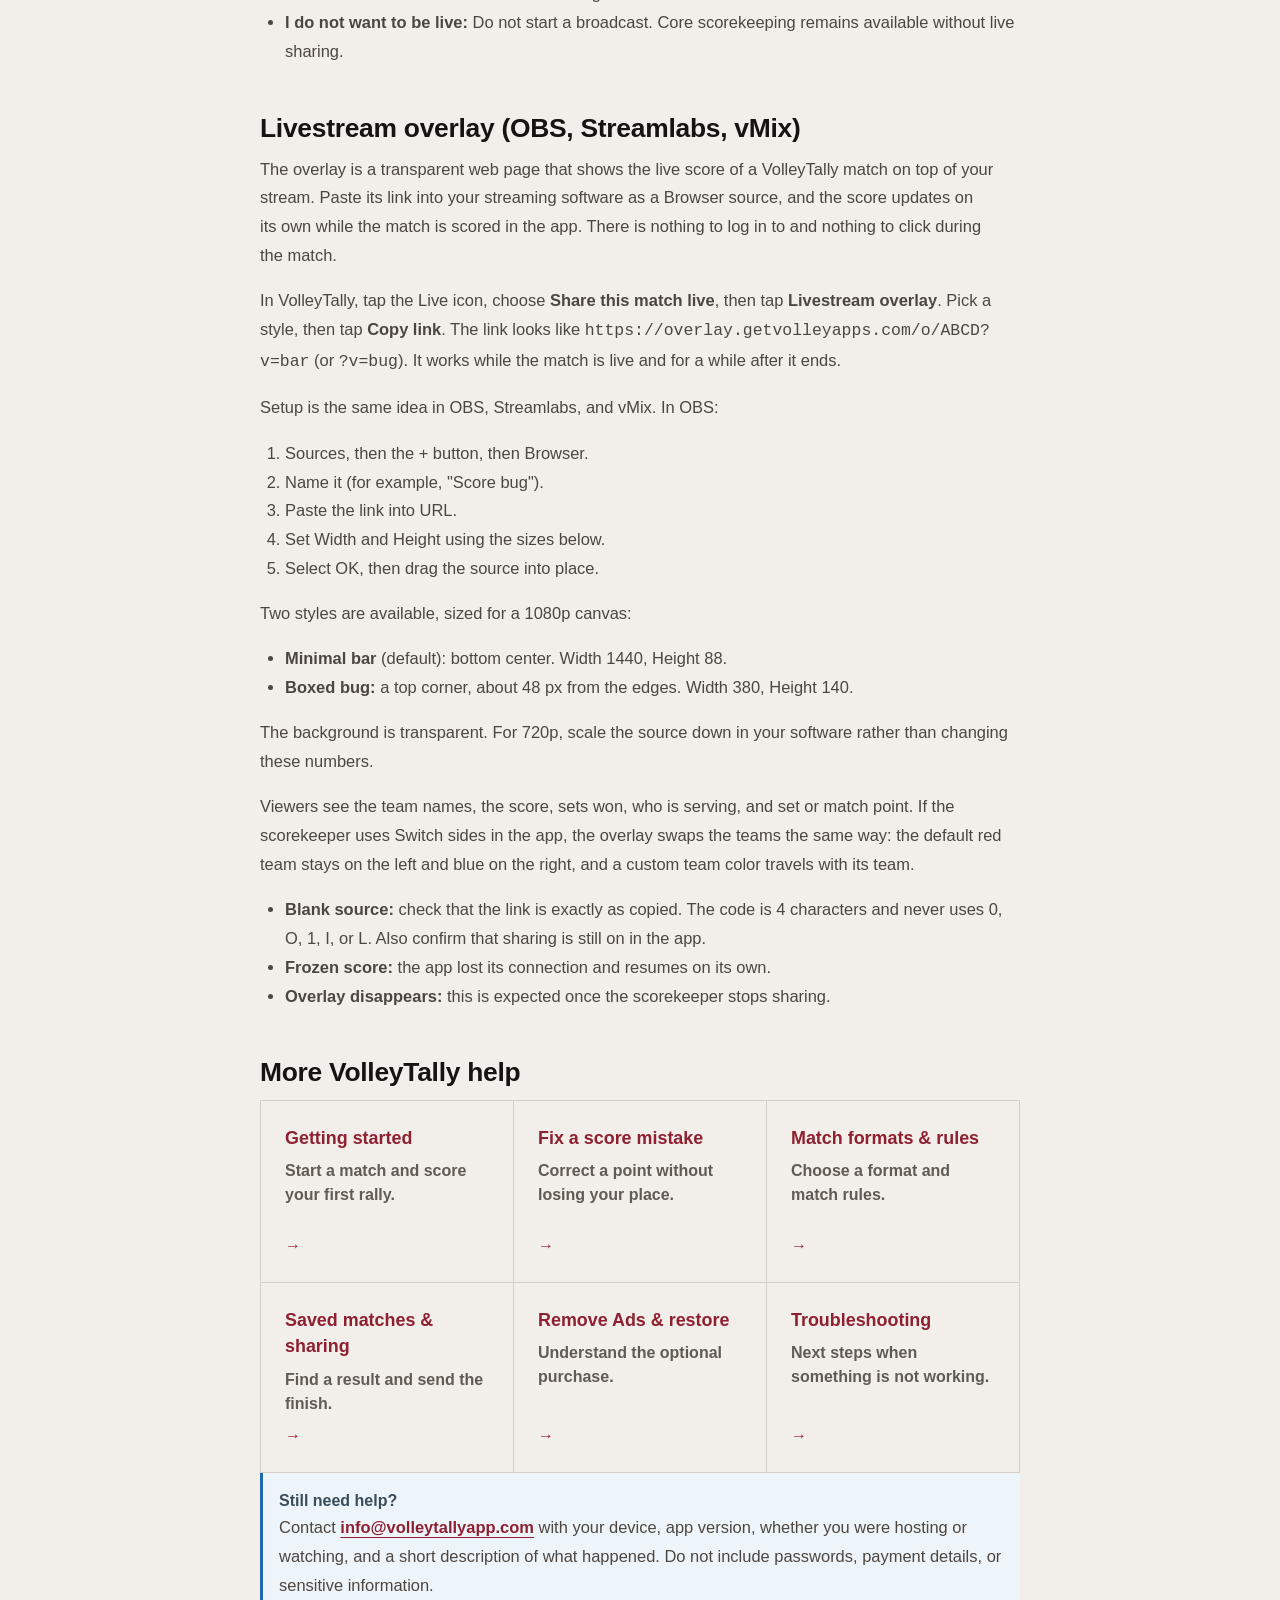
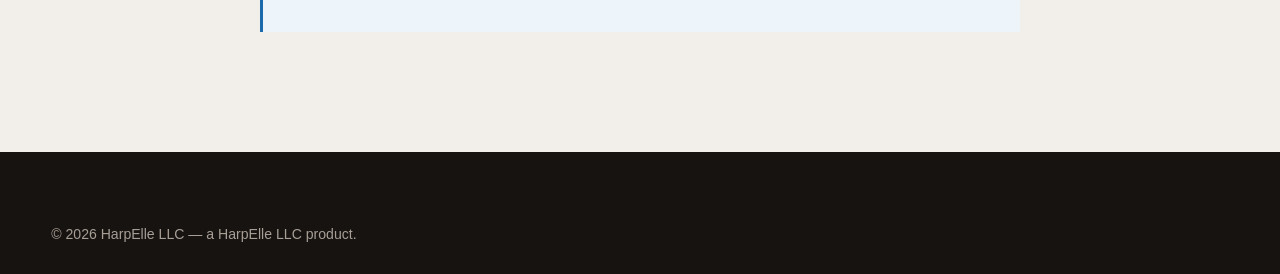
==== commit 711bfd07: "Help: add 'Watch a VolleyTrack match' section Co-Authored-By: Claude Sonnet 5.5 <noreply@anthropic.c" ====
--- a/help/index.html
+++ b/help/index.html
@@ -1 +1 @@
-<!doctype html><html lang="en"><head><meta charset="utf-8"><meta name="viewport" content="width=device-width,initial-scale=1"><title>VolleyTally Help & FAQ</title><meta name="description" content="Help for scoring, Live match sharing, corrections, saved results, and sharing from VolleyTally."><link rel="canonical" href="https://volleytallyapp.com/help/"><link rel="stylesheet" href="../assets/site.css"></head><body class="help-page"><header class="site-header"><a class="brand" href="/"><img src="../assets/images/volleytally-icon.png" alt="" width="34" height="34"><span>VolleyTally</span></a><nav class="help-nav"><a href="/">Features</a><a href="/privacy/">Privacy</a><a href="/terms/">Terms</a><a href="#support">Support</a></nav></header><main><section class="help-hero"><div><p class="breadcrumb"><a href="/">VolleyTally</a> / Help</p><h1>How can we help?</h1><p class="article-lead">Clear answers for scoring, sharing, and Live match moments.</p></div></section><section class="article-wrap"><h2>Live match sharing</h2><p>Open the match you want to share, choose <strong>Go Live</strong> or <strong>Share Live Match</strong>, review the match details, then share the join link or code with the people you invite. Watching a live match does not require creating a traditional account. Streaming to OBS, Streamlabs, or vMix? See the <a href="#overlay">livestream overlay</a> setup below.</p><h2>Stop sharing or fix the wrong match</h2><p>The host can stop a broadcast from the match's sharing controls. If you shared the wrong match, stop that broadcast and start sharing the correct match. Temporary broadcast information is scheduled for cleanup within approximately 3 to 6 hours after it ends or expires.</p><h2>Live troubleshooting</h2><ul><li><strong>Join code does not work:</strong> Confirm the host started the broadcast, entered the code correctly, and that the broadcast has not ended or expired.</li><li><strong>Score is delayed:</strong> Check your connection and wait briefly for the next update. Live updates depend on the host device and both devices having a network connection.</li><li><strong>I do not want to be live:</strong> Do not start a broadcast. Core scorekeeping remains available without live sharing.</li></ul><h2 id="overlay">Livestream overlay (OBS, Streamlabs, vMix)</h2><p>The overlay is a transparent web page that shows the live score of a VolleyTally match on top of your stream. Paste its link into your streaming software as a Browser source, and the score updates on its own while the match is scored in the app. There is nothing to log in to and nothing to click during the match.</p><p>In VolleyTally, tap the Live icon, choose <strong>Share this match live</strong>, then tap <strong>Livestream overlay</strong>. Pick a style, then tap <strong>Copy link</strong>. The link looks like <code>https://overlay.getvolleyapps.com/o/ABCD?v=bar</code> (or <code>?v=bug</code>). It works while the match is live and for a while after it ends.</p><p>Setup is the same idea in OBS, Streamlabs, and vMix. In OBS:</p><ol><li>Sources, then the + button, then Browser.</li><li>Name it (for example, "Score bug").</li><li>Paste the link into URL.</li><li>Set Width and Height using the sizes below.</li><li>Select OK, then drag the source into place.</li></ol><p>Two styles are available, sized for a 1080p canvas:</p><ul><li><strong>Minimal bar</strong> (default): bottom center. Width 1440, Height 88.</li><li><strong>Boxed bug:</strong> a top corner, about 48 px from the edges. Width 380, Height 140.</li></ul><p>The background is transparent. For 720p, scale the source down in your software rather than changing these numbers.</p><p>Viewers see the team names, the score, sets won, who is serving, and set or match point. If the scorekeeper uses Switch sides in the app, the overlay swaps the teams the same way: the default red team stays on the left and blue on the right, and a custom team color travels with its team.</p><ul><li><strong>Blank source:</strong> check that the link is exactly as copied. The code is 4 characters and never uses 0, O, 1, I, or L. Also confirm that sharing is still on in the app.</li><li><strong>Frozen score:</strong> the app lost its connection and resumes on its own.</li><li><strong>Overlay disappears:</strong> this is expected once the scorekeeper stops sharing.</li></ul><h2>More VolleyTally help</h2><div class="help-grid"><a href="getting-started/"><strong>Getting started</strong><span>Start a match and score your first rally.</span><b>→</b></a><a href="fix-a-score-mistake/"><strong>Fix a score mistake</strong><span>Correct a point without losing your place.</span><b>→</b></a><a href="match-formats-and-rules/"><strong>Match formats &amp; rules</strong><span>Choose a format and match rules.</span><b>→</b></a><a href="saved-matches-and-sharing/"><strong>Saved matches &amp; sharing</strong><span>Find a result and send the finish.</span><b>→</b></a><a href="purchases-and-ads/"><strong>Remove Ads &amp; restore</strong><span>Understand the optional purchase.</span><b>→</b></a><a href="troubleshooting/"><strong>Troubleshooting</strong><span>Next steps when something is not working.</span><b>→</b></a></div><aside id="support" class="callout"><strong>Still need help?</strong><p>Contact <a href="mailto:info@volleytallyapp.com">info@volleytallyapp.com</a> with your device, app version, whether you were hosting or watching, and a short description of what happened. Do not include passwords, payment details, or sensitive information.</p></aside></section></main><footer><p>© 2026 HarpElle LLC — a HarpElle LLC product.</p></footer></body></html>
+<!doctype html><html lang="en"><head><meta charset="utf-8"><meta name="viewport" content="width=device-width,initial-scale=1"><title>VolleyTally Help & FAQ</title><meta name="description" content="Help for scoring, Live match sharing, corrections, saved results, and sharing from VolleyTally."><link rel="canonical" href="https://volleytallyapp.com/help/"><link rel="stylesheet" href="../assets/site.css"></head><body class="help-page"><header class="site-header"><a class="brand" href="/"><img src="../assets/images/volleytally-icon.png" alt="" width="34" height="34"><span>VolleyTally</span></a><nav class="help-nav"><a href="/">Features</a><a href="/privacy/">Privacy</a><a href="/terms/">Terms</a><a href="#support">Support</a></nav></header><main><section class="help-hero"><div><p class="breadcrumb"><a href="/">VolleyTally</a> / Help</p><h1>How can we help?</h1><p class="article-lead">Clear answers for scoring, sharing, and Live match moments.</p></div></section><section class="article-wrap"><h2>Live match sharing</h2><p>Open the match you want to share, choose <strong>Go Live</strong> or <strong>Share Live Match</strong>, review the match details, then share the join link or code with the people you invite. Watching a live match does not require creating a traditional account. Streaming to OBS, Streamlabs, or vMix? See the <a href="#overlay">livestream overlay</a> setup below.</p><h2 id="volleytrack">Watch a VolleyTrack match</h2><p>VolleyTrack is another HarpElle scorekeeping app. When a coach shares a match from it, you can follow that match in VolleyTally 4.1 or later.</p><ol><li>Tap the Live icon, then choose <strong>Watch a live Match</strong>.</li><li>Type the code, or choose <strong>Scan a QR code instead</strong>.</li><li>Choose <strong>Join</strong>.</li></ol><p>A VolleyTrack code has 6 characters, and some older ones have 4. A VolleyTally code has 4. None of them use 0, O, 1, I, or L. VolleyTally reads the code you enter, so you do not need to know which app the coach used.</p><p>If the coach sends a link that starts with <code>volleytallyapp.com/watch</code>, it opens a web page. Choose <strong>Open in VolleyTally</strong> there, or open the app and enter the code shown on the page. If you do not have VolleyTally yet, the page links to your phone's store.</p><h2>Stop sharing or fix the wrong match</h2><p>The host can stop a broadcast from the match's sharing controls. If you shared the wrong match, stop that broadcast and start sharing the correct match. Temporary broadcast information is scheduled for cleanup within approximately 3 to 6 hours after it ends or expires.</p><h2>Live troubleshooting</h2><ul><li><strong>Join code does not work:</strong> Confirm the host started the broadcast, entered the code correctly, and that the broadcast has not ended or expired.</li><li><strong>Score is delayed:</strong> Check your connection and wait briefly for the next update. Live updates depend on the host device and both devices having a network connection.</li><li><strong>I do not want to be live:</strong> Do not start a broadcast. Core scorekeeping remains available without live sharing.</li></ul><h2 id="overlay">Livestream overlay (OBS, Streamlabs, vMix)</h2><p>The overlay is a transparent web page that shows the live score of a VolleyTally match on top of your stream. Paste its link into your streaming software as a Browser source, and the score updates on its own while the match is scored in the app. There is nothing to log in to and nothing to click during the match.</p><p>In VolleyTally, tap the Live icon, choose <strong>Share this match live</strong>, then tap <strong>Livestream overlay</strong>. Pick a style, then tap <strong>Copy link</strong>. The link looks like <code>https://overlay.getvolleyapps.com/o/ABCD?v=bar</code> (or <code>?v=bug</code>). It works while the match is live and for a while after it ends.</p><p>Setup is the same idea in OBS, Streamlabs, and vMix. In OBS:</p><ol><li>Sources, then the + button, then Browser.</li><li>Name it (for example, "Score bug").</li><li>Paste the link into URL.</li><li>Set Width and Height using the sizes below.</li><li>Select OK, then drag the source into place.</li></ol><p>Two styles are available, sized for a 1080p canvas:</p><ul><li><strong>Minimal bar</strong> (default): bottom center. Width 1440, Height 88.</li><li><strong>Boxed bug:</strong> a top corner, about 48 px from the edges. Width 380, Height 140.</li></ul><p>The background is transparent. For 720p, scale the source down in your software rather than changing these numbers.</p><p>Viewers see the team names, the score, sets won, who is serving, and set or match point. If the scorekeeper uses Switch sides in the app, the overlay swaps the teams the same way: the default red team stays on the left and blue on the right, and a custom team color travels with its team.</p><ul><li><strong>Blank source:</strong> check that the link is exactly as copied. The code is 4 characters and never uses 0, O, 1, I, or L. Also confirm that sharing is still on in the app.</li><li><strong>Frozen score:</strong> the app lost its connection and resumes on its own.</li><li><strong>Overlay disappears:</strong> this is expected once the scorekeeper stops sharing.</li></ul><h2>More VolleyTally help</h2><div class="help-grid"><a href="getting-started/"><strong>Getting started</strong><span>Start a match and score your first rally.</span><b>→</b></a><a href="fix-a-score-mistake/"><strong>Fix a score mistake</strong><span>Correct a point without losing your place.</span><b>→</b></a><a href="match-formats-and-rules/"><strong>Match formats &amp; rules</strong><span>Choose a format and match rules.</span><b>→</b></a><a href="saved-matches-and-sharing/"><strong>Saved matches &amp; sharing</strong><span>Find a result and send the finish.</span><b>→</b></a><a href="purchases-and-ads/"><strong>Remove Ads &amp; restore</strong><span>Understand the optional purchase.</span><b>→</b></a><a href="troubleshooting/"><strong>Troubleshooting</strong><span>Next steps when something is not working.</span><b>→</b></a></div><aside id="support" class="callout"><strong>Still need help?</strong><p>Contact <a href="mailto:info@volleytallyapp.com">info@volleytallyapp.com</a> with your device, app version, whether you were hosting or watching, and a short description of what happened. Do not include passwords, payment details, or sensitive information.</p></aside></section></main><footer><p>© 2026 HarpElle LLC — a HarpElle LLC product.</p></footer></body></html>
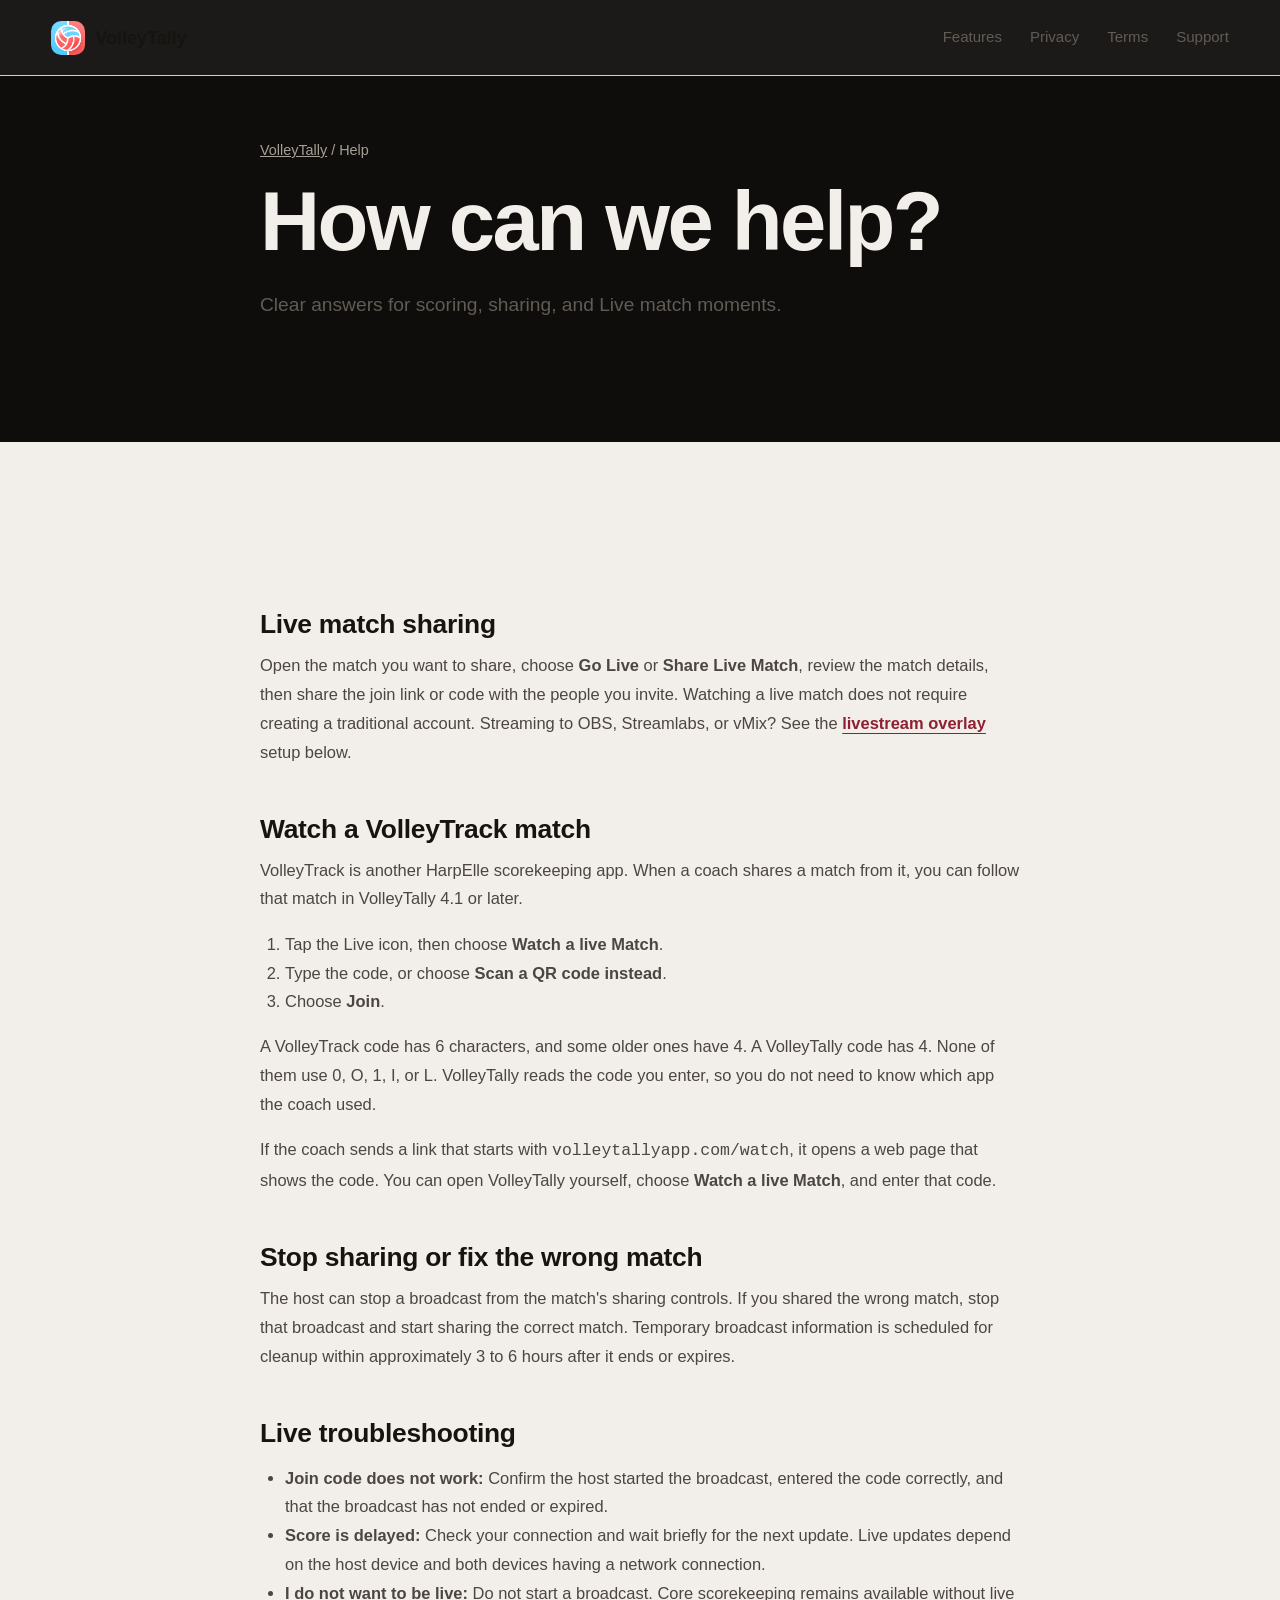
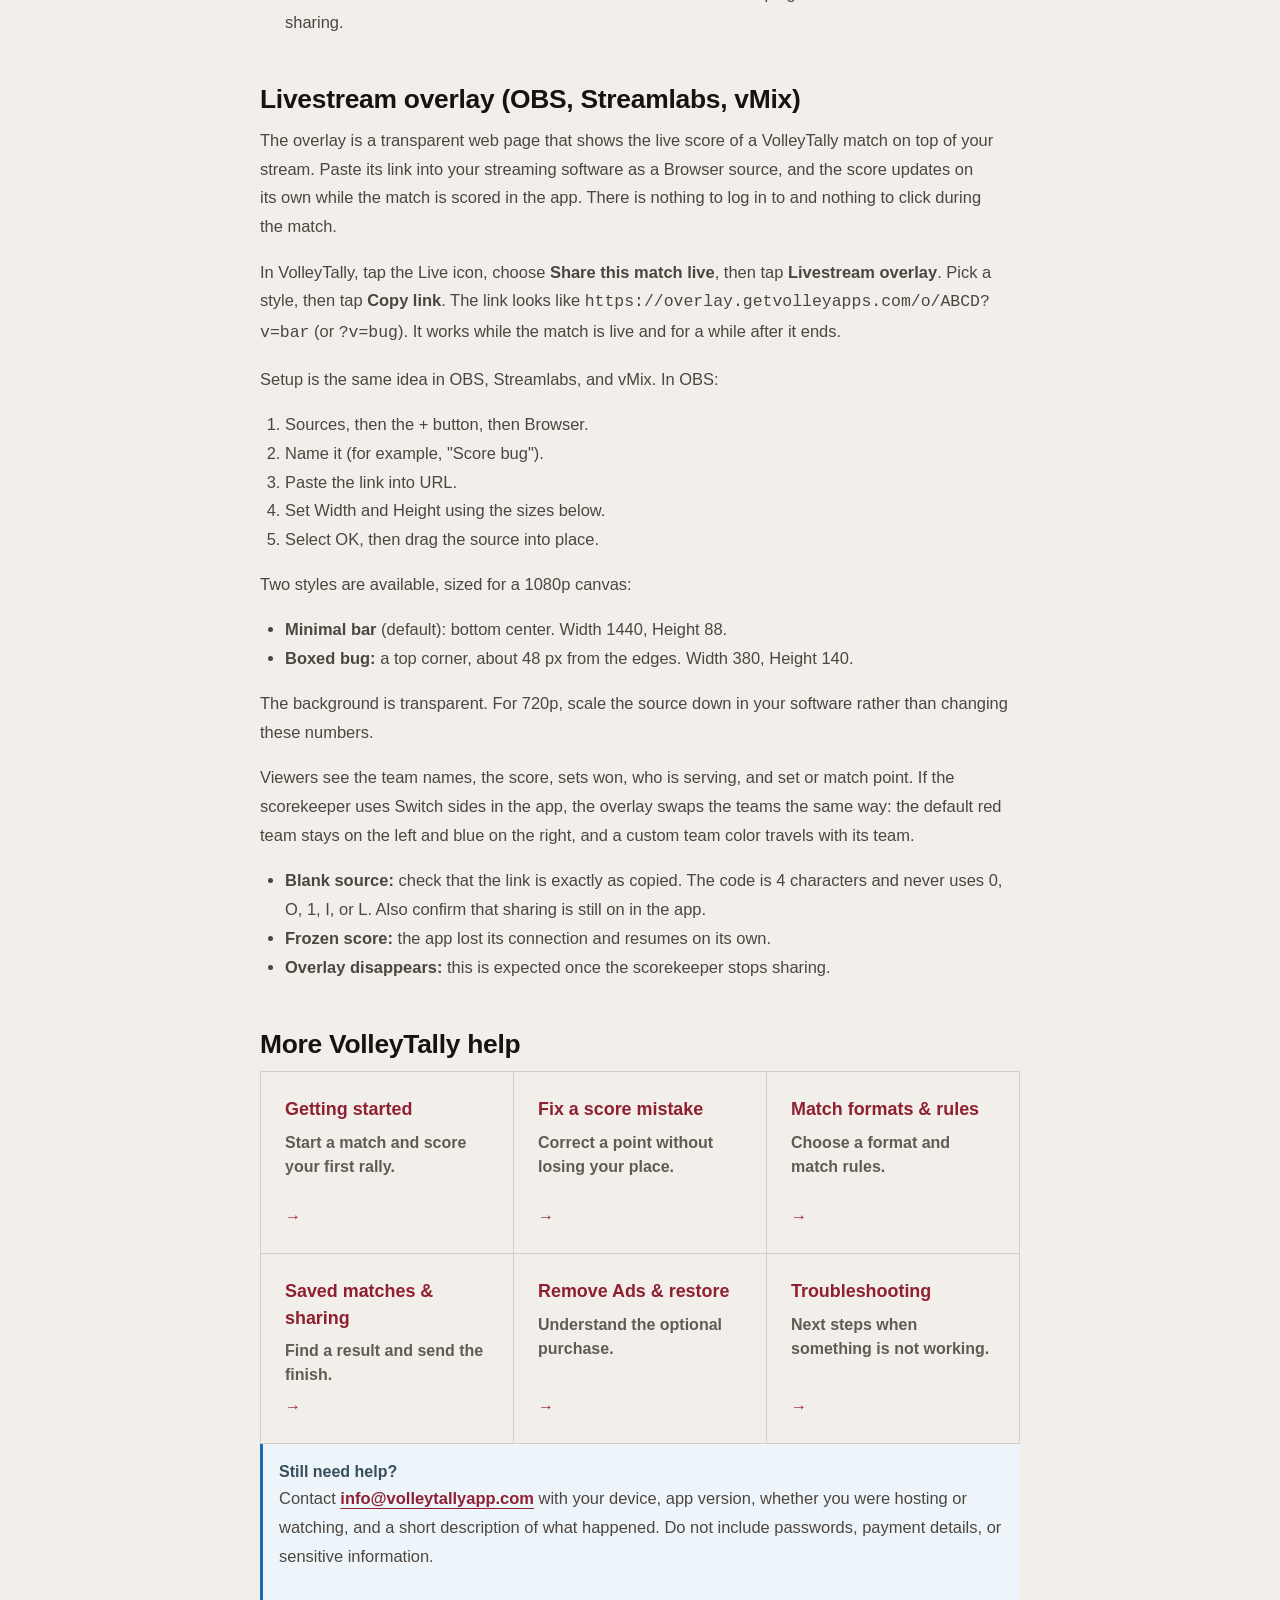
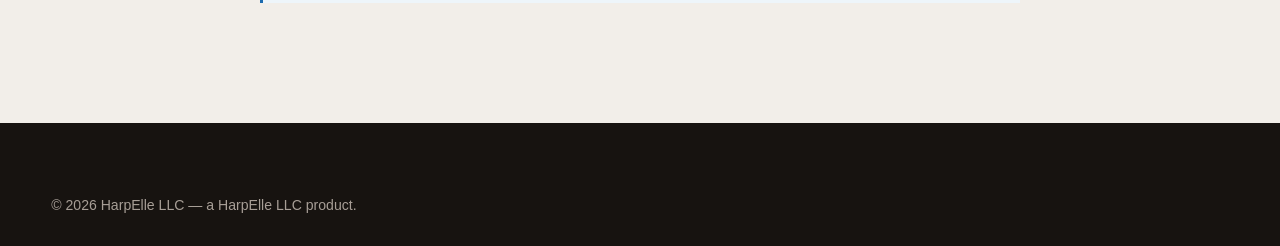
==== commit de50ddb4: "Watch page: restore the phase, driven by watchPage.tallyFirst in the promo file Default and any doub" ====
--- a/help/index.html
+++ b/help/index.html
@@ -1 +1 @@
-<!doctype html><html lang="en"><head><meta charset="utf-8"><meta name="viewport" content="width=device-width,initial-scale=1"><title>VolleyTally Help & FAQ</title><meta name="description" content="Help for scoring, Live match sharing, corrections, saved results, and sharing from VolleyTally."><link rel="canonical" href="https://volleytallyapp.com/help/"><link rel="stylesheet" href="../assets/site.css"></head><body class="help-page"><header class="site-header"><a class="brand" href="/"><img src="../assets/images/volleytally-icon.png" alt="" width="34" height="34"><span>VolleyTally</span></a><nav class="help-nav"><a href="/">Features</a><a href="/privacy/">Privacy</a><a href="/terms/">Terms</a><a href="#support">Support</a></nav></header><main><section class="help-hero"><div><p class="breadcrumb"><a href="/">VolleyTally</a> / Help</p><h1>How can we help?</h1><p class="article-lead">Clear answers for scoring, sharing, and Live match moments.</p></div></section><section class="article-wrap"><h2>Live match sharing</h2><p>Open the match you want to share, choose <strong>Go Live</strong> or <strong>Share Live Match</strong>, review the match details, then share the join link or code with the people you invite. Watching a live match does not require creating a traditional account. Streaming to OBS, Streamlabs, or vMix? See the <a href="#overlay">livestream overlay</a> setup below.</p><h2 id="volleytrack">Watch a VolleyTrack match</h2><p>VolleyTrack is another HarpElle scorekeeping app. When a coach shares a match from it, you can follow that match in VolleyTally 4.1 or later.</p><ol><li>Tap the Live icon, then choose <strong>Watch a live Match</strong>.</li><li>Type the code, or choose <strong>Scan a QR code instead</strong>.</li><li>Choose <strong>Join</strong>.</li></ol><p>A VolleyTrack code has 6 characters, and some older ones have 4. A VolleyTally code has 4. None of them use 0, O, 1, I, or L. VolleyTally reads the code you enter, so you do not need to know which app the coach used.</p><p>If the coach sends a link that starts with <code>volleytallyapp.com/watch</code>, it opens a web page. Choose <strong>Open in VolleyTally</strong> there, or open the app and enter the code shown on the page. If you do not have VolleyTally yet, the page links to your phone's store.</p><h2>Stop sharing or fix the wrong match</h2><p>The host can stop a broadcast from the match's sharing controls. If you shared the wrong match, stop that broadcast and start sharing the correct match. Temporary broadcast information is scheduled for cleanup within approximately 3 to 6 hours after it ends or expires.</p><h2>Live troubleshooting</h2><ul><li><strong>Join code does not work:</strong> Confirm the host started the broadcast, entered the code correctly, and that the broadcast has not ended or expired.</li><li><strong>Score is delayed:</strong> Check your connection and wait briefly for the next update. Live updates depend on the host device and both devices having a network connection.</li><li><strong>I do not want to be live:</strong> Do not start a broadcast. Core scorekeeping remains available without live sharing.</li></ul><h2 id="overlay">Livestream overlay (OBS, Streamlabs, vMix)</h2><p>The overlay is a transparent web page that shows the live score of a VolleyTally match on top of your stream. Paste its link into your streaming software as a Browser source, and the score updates on its own while the match is scored in the app. There is nothing to log in to and nothing to click during the match.</p><p>In VolleyTally, tap the Live icon, choose <strong>Share this match live</strong>, then tap <strong>Livestream overlay</strong>. Pick a style, then tap <strong>Copy link</strong>. The link looks like <code>https://overlay.getvolleyapps.com/o/ABCD?v=bar</code> (or <code>?v=bug</code>). It works while the match is live and for a while after it ends.</p><p>Setup is the same idea in OBS, Streamlabs, and vMix. In OBS:</p><ol><li>Sources, then the + button, then Browser.</li><li>Name it (for example, "Score bug").</li><li>Paste the link into URL.</li><li>Set Width and Height using the sizes below.</li><li>Select OK, then drag the source into place.</li></ol><p>Two styles are available, sized for a 1080p canvas:</p><ul><li><strong>Minimal bar</strong> (default): bottom center. Width 1440, Height 88.</li><li><strong>Boxed bug:</strong> a top corner, about 48 px from the edges. Width 380, Height 140.</li></ul><p>The background is transparent. For 720p, scale the source down in your software rather than changing these numbers.</p><p>Viewers see the team names, the score, sets won, who is serving, and set or match point. If the scorekeeper uses Switch sides in the app, the overlay swaps the teams the same way: the default red team stays on the left and blue on the right, and a custom team color travels with its team.</p><ul><li><strong>Blank source:</strong> check that the link is exactly as copied. The code is 4 characters and never uses 0, O, 1, I, or L. Also confirm that sharing is still on in the app.</li><li><strong>Frozen score:</strong> the app lost its connection and resumes on its own.</li><li><strong>Overlay disappears:</strong> this is expected once the scorekeeper stops sharing.</li></ul><h2>More VolleyTally help</h2><div class="help-grid"><a href="getting-started/"><strong>Getting started</strong><span>Start a match and score your first rally.</span><b>→</b></a><a href="fix-a-score-mistake/"><strong>Fix a score mistake</strong><span>Correct a point without losing your place.</span><b>→</b></a><a href="match-formats-and-rules/"><strong>Match formats &amp; rules</strong><span>Choose a format and match rules.</span><b>→</b></a><a href="saved-matches-and-sharing/"><strong>Saved matches &amp; sharing</strong><span>Find a result and send the finish.</span><b>→</b></a><a href="purchases-and-ads/"><strong>Remove Ads &amp; restore</strong><span>Understand the optional purchase.</span><b>→</b></a><a href="troubleshooting/"><strong>Troubleshooting</strong><span>Next steps when something is not working.</span><b>→</b></a></div><aside id="support" class="callout"><strong>Still need help?</strong><p>Contact <a href="mailto:info@volleytallyapp.com">info@volleytallyapp.com</a> with your device, app version, whether you were hosting or watching, and a short description of what happened. Do not include passwords, payment details, or sensitive information.</p></aside></section></main><footer><p>© 2026 HarpElle LLC — a HarpElle LLC product.</p></footer></body></html>
+<!doctype html><html lang="en"><head><meta charset="utf-8"><meta name="viewport" content="width=device-width,initial-scale=1"><title>VolleyTally Help & FAQ</title><meta name="description" content="Help for scoring, Live match sharing, corrections, saved results, and sharing from VolleyTally."><link rel="canonical" href="https://volleytallyapp.com/help/"><link rel="stylesheet" href="../assets/site.css"></head><body class="help-page"><header class="site-header"><a class="brand" href="/"><img src="../assets/images/volleytally-icon.png" alt="" width="34" height="34"><span>VolleyTally</span></a><nav class="help-nav"><a href="/">Features</a><a href="/privacy/">Privacy</a><a href="/terms/">Terms</a><a href="#support">Support</a></nav></header><main><section class="help-hero"><div><p class="breadcrumb"><a href="/">VolleyTally</a> / Help</p><h1>How can we help?</h1><p class="article-lead">Clear answers for scoring, sharing, and Live match moments.</p></div></section><section class="article-wrap"><h2>Live match sharing</h2><p>Open the match you want to share, choose <strong>Go Live</strong> or <strong>Share Live Match</strong>, review the match details, then share the join link or code with the people you invite. Watching a live match does not require creating a traditional account. Streaming to OBS, Streamlabs, or vMix? See the <a href="#overlay">livestream overlay</a> setup below.</p><h2 id="volleytrack">Watch a VolleyTrack match</h2><p>VolleyTrack is another HarpElle scorekeeping app. When a coach shares a match from it, you can follow that match in VolleyTally 4.1 or later.</p><ol><li>Tap the Live icon, then choose <strong>Watch a live Match</strong>.</li><li>Type the code, or choose <strong>Scan a QR code instead</strong>.</li><li>Choose <strong>Join</strong>.</li></ol><p>A VolleyTrack code has 6 characters, and some older ones have 4. A VolleyTally code has 4. None of them use 0, O, 1, I, or L. VolleyTally reads the code you enter, so you do not need to know which app the coach used.</p><p>If the coach sends a link that starts with <code>volleytallyapp.com/watch</code>, it opens a web page that shows the code. You can open VolleyTally yourself, choose <strong>Watch a live Match</strong>, and enter that code.</p><h2>Stop sharing or fix the wrong match</h2><p>The host can stop a broadcast from the match's sharing controls. If you shared the wrong match, stop that broadcast and start sharing the correct match. Temporary broadcast information is scheduled for cleanup within approximately 3 to 6 hours after it ends or expires.</p><h2>Live troubleshooting</h2><ul><li><strong>Join code does not work:</strong> Confirm the host started the broadcast, entered the code correctly, and that the broadcast has not ended or expired.</li><li><strong>Score is delayed:</strong> Check your connection and wait briefly for the next update. Live updates depend on the host device and both devices having a network connection.</li><li><strong>I do not want to be live:</strong> Do not start a broadcast. Core scorekeeping remains available without live sharing.</li></ul><h2 id="overlay">Livestream overlay (OBS, Streamlabs, vMix)</h2><p>The overlay is a transparent web page that shows the live score of a VolleyTally match on top of your stream. Paste its link into your streaming software as a Browser source, and the score updates on its own while the match is scored in the app. There is nothing to log in to and nothing to click during the match.</p><p>In VolleyTally, tap the Live icon, choose <strong>Share this match live</strong>, then tap <strong>Livestream overlay</strong>. Pick a style, then tap <strong>Copy link</strong>. The link looks like <code>https://overlay.getvolleyapps.com/o/ABCD?v=bar</code> (or <code>?v=bug</code>). It works while the match is live and for a while after it ends.</p><p>Setup is the same idea in OBS, Streamlabs, and vMix. In OBS:</p><ol><li>Sources, then the + button, then Browser.</li><li>Name it (for example, "Score bug").</li><li>Paste the link into URL.</li><li>Set Width and Height using the sizes below.</li><li>Select OK, then drag the source into place.</li></ol><p>Two styles are available, sized for a 1080p canvas:</p><ul><li><strong>Minimal bar</strong> (default): bottom center. Width 1440, Height 88.</li><li><strong>Boxed bug:</strong> a top corner, about 48 px from the edges. Width 380, Height 140.</li></ul><p>The background is transparent. For 720p, scale the source down in your software rather than changing these numbers.</p><p>Viewers see the team names, the score, sets won, who is serving, and set or match point. If the scorekeeper uses Switch sides in the app, the overlay swaps the teams the same way: the default red team stays on the left and blue on the right, and a custom team color travels with its team.</p><ul><li><strong>Blank source:</strong> check that the link is exactly as copied. The code is 4 characters and never uses 0, O, 1, I, or L. Also confirm that sharing is still on in the app.</li><li><strong>Frozen score:</strong> the app lost its connection and resumes on its own.</li><li><strong>Overlay disappears:</strong> this is expected once the scorekeeper stops sharing.</li></ul><h2>More VolleyTally help</h2><div class="help-grid"><a href="getting-started/"><strong>Getting started</strong><span>Start a match and score your first rally.</span><b>→</b></a><a href="fix-a-score-mistake/"><strong>Fix a score mistake</strong><span>Correct a point without losing your place.</span><b>→</b></a><a href="match-formats-and-rules/"><strong>Match formats &amp; rules</strong><span>Choose a format and match rules.</span><b>→</b></a><a href="saved-matches-and-sharing/"><strong>Saved matches &amp; sharing</strong><span>Find a result and send the finish.</span><b>→</b></a><a href="purchases-and-ads/"><strong>Remove Ads &amp; restore</strong><span>Understand the optional purchase.</span><b>→</b></a><a href="troubleshooting/"><strong>Troubleshooting</strong><span>Next steps when something is not working.</span><b>→</b></a></div><aside id="support" class="callout"><strong>Still need help?</strong><p>Contact <a href="mailto:info@volleytallyapp.com">info@volleytallyapp.com</a> with your device, app version, whether you were hosting or watching, and a short description of what happened. Do not include passwords, payment details, or sensitive information.</p></aside></section></main><footer><p>© 2026 HarpElle LLC — a HarpElle LLC product.</p></footer></body></html>
